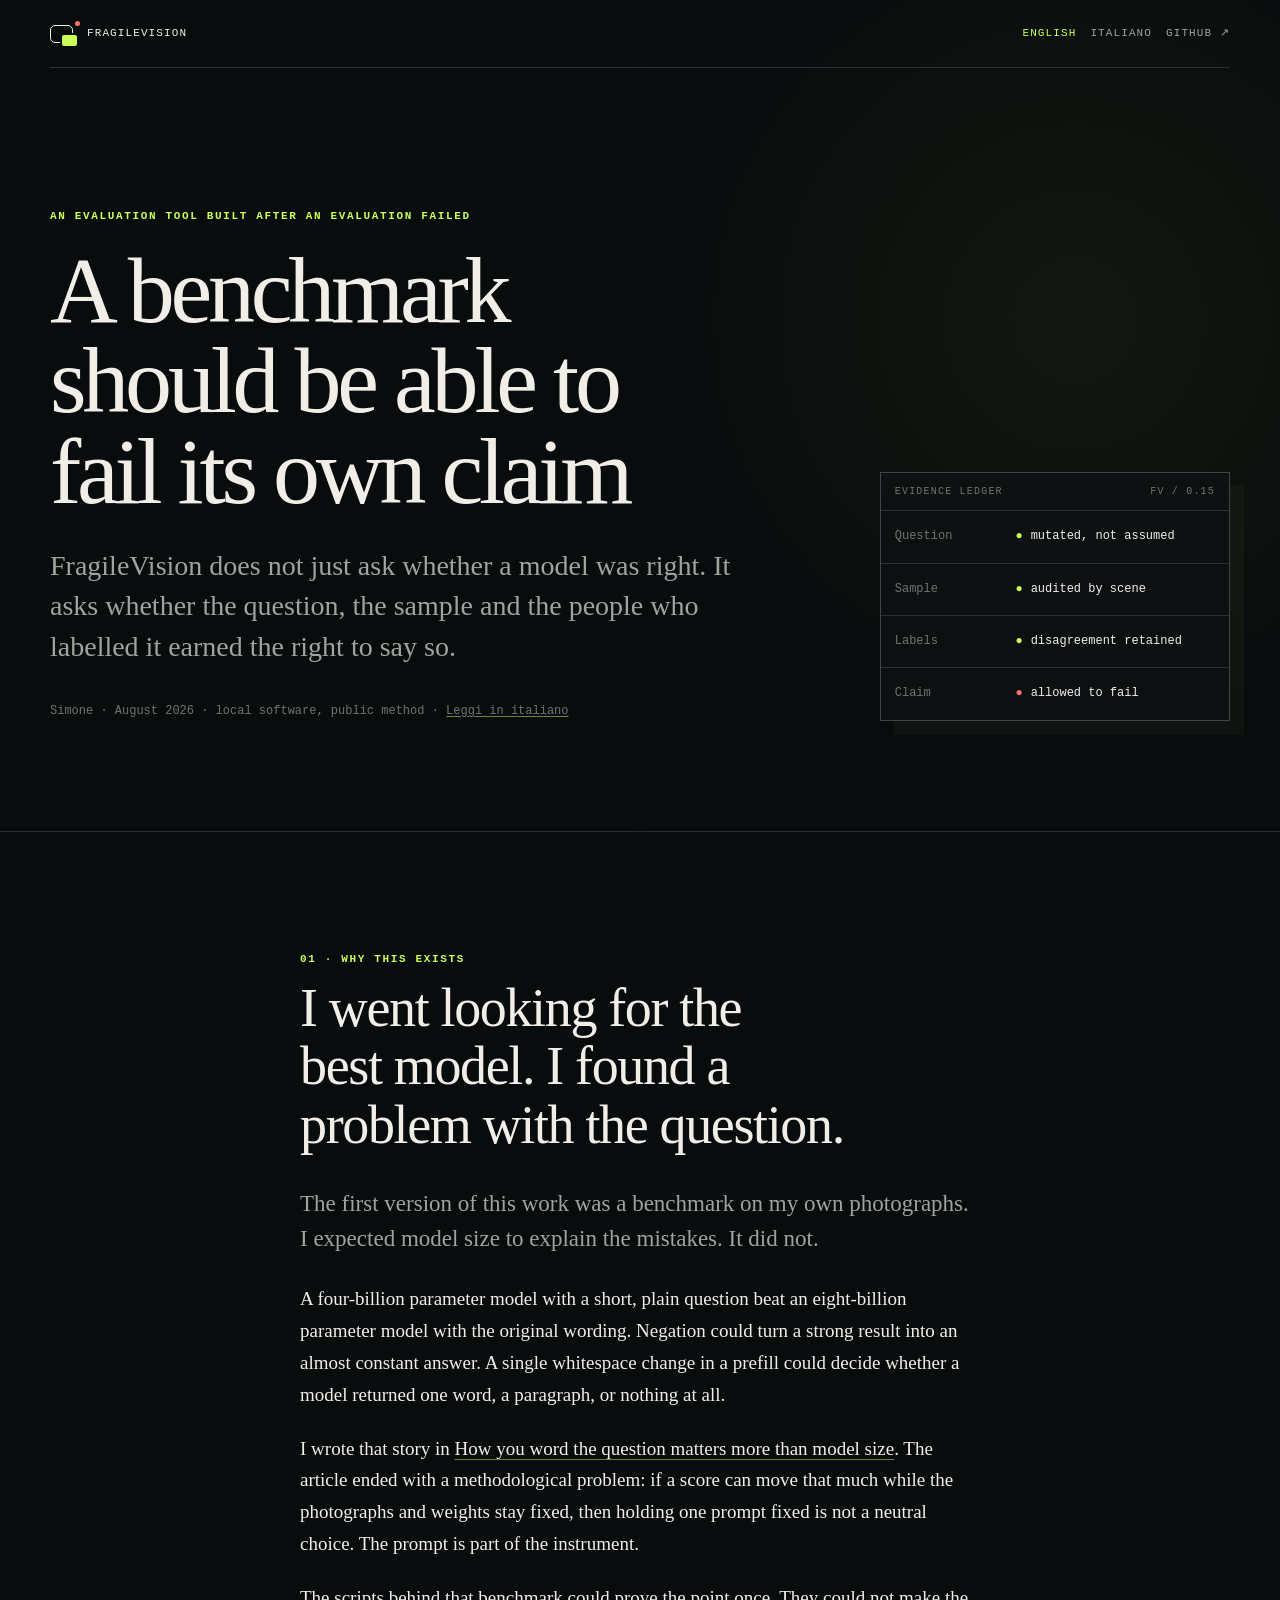
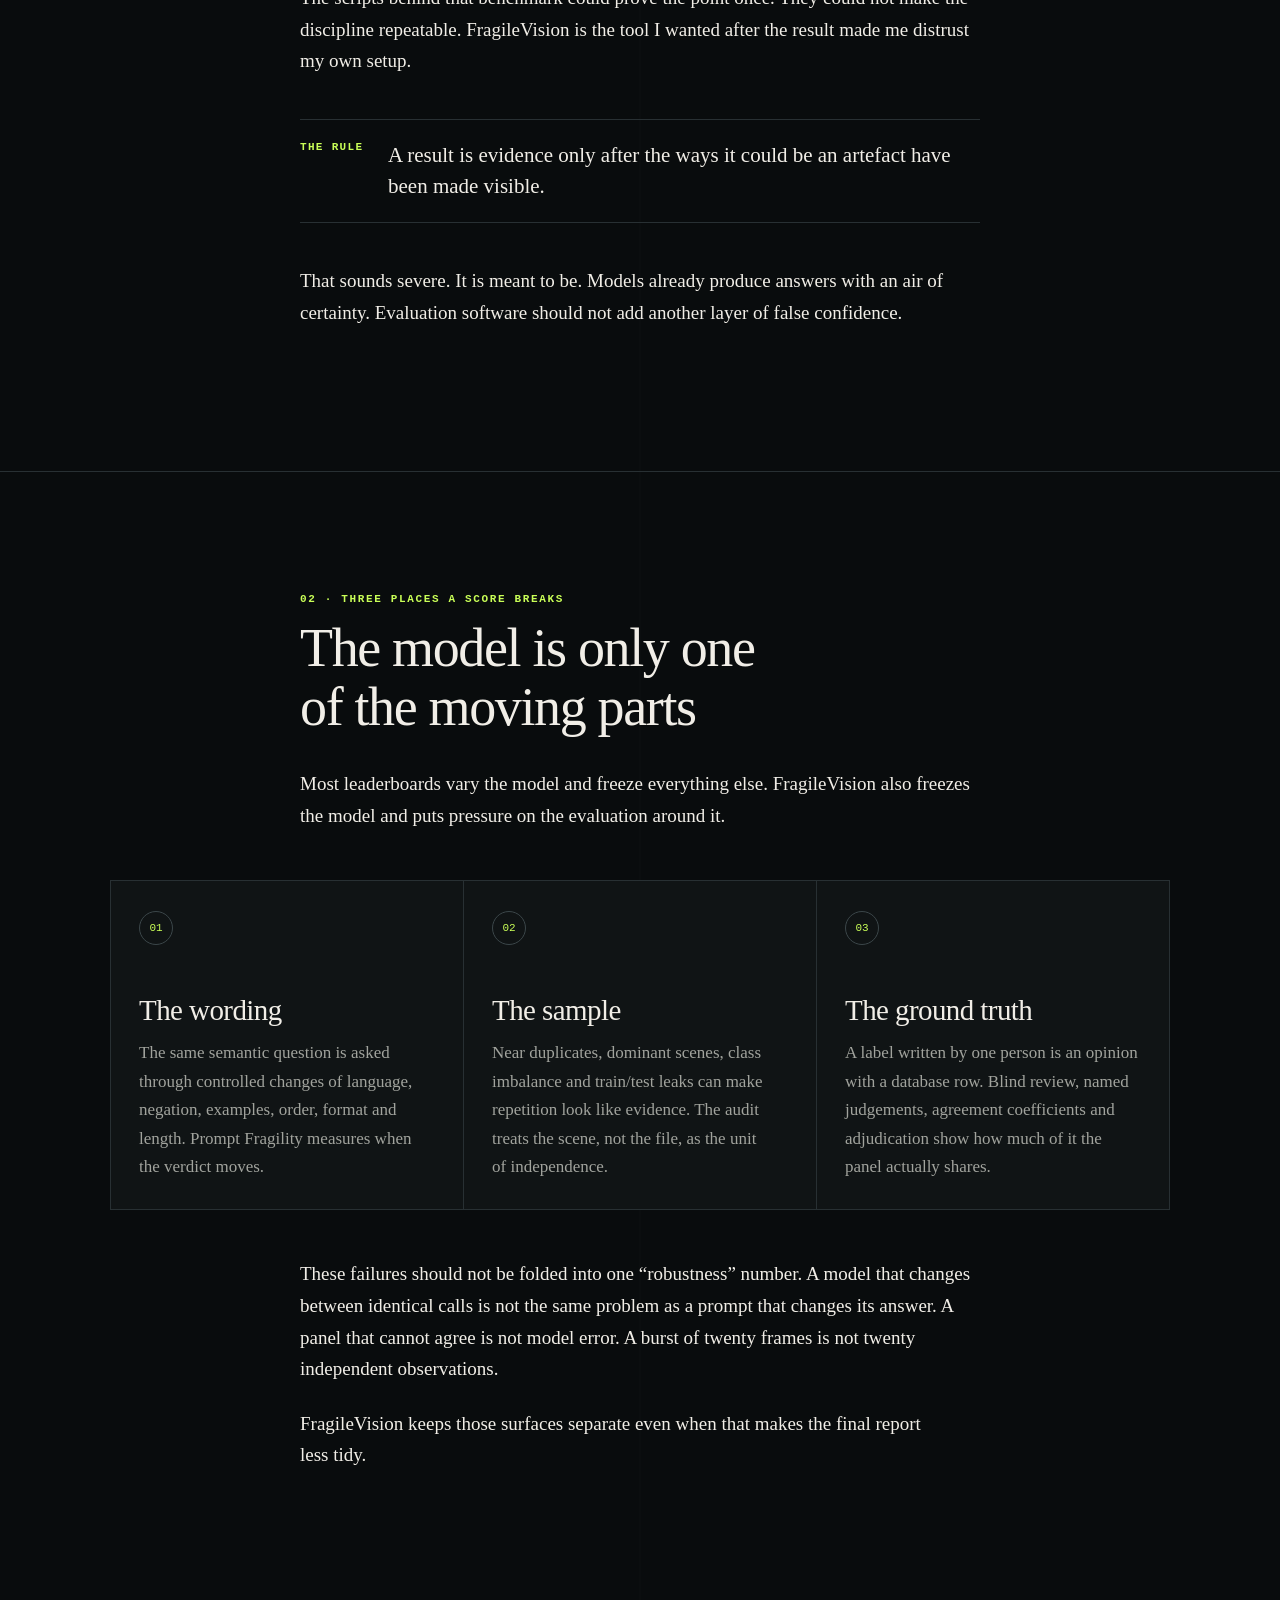
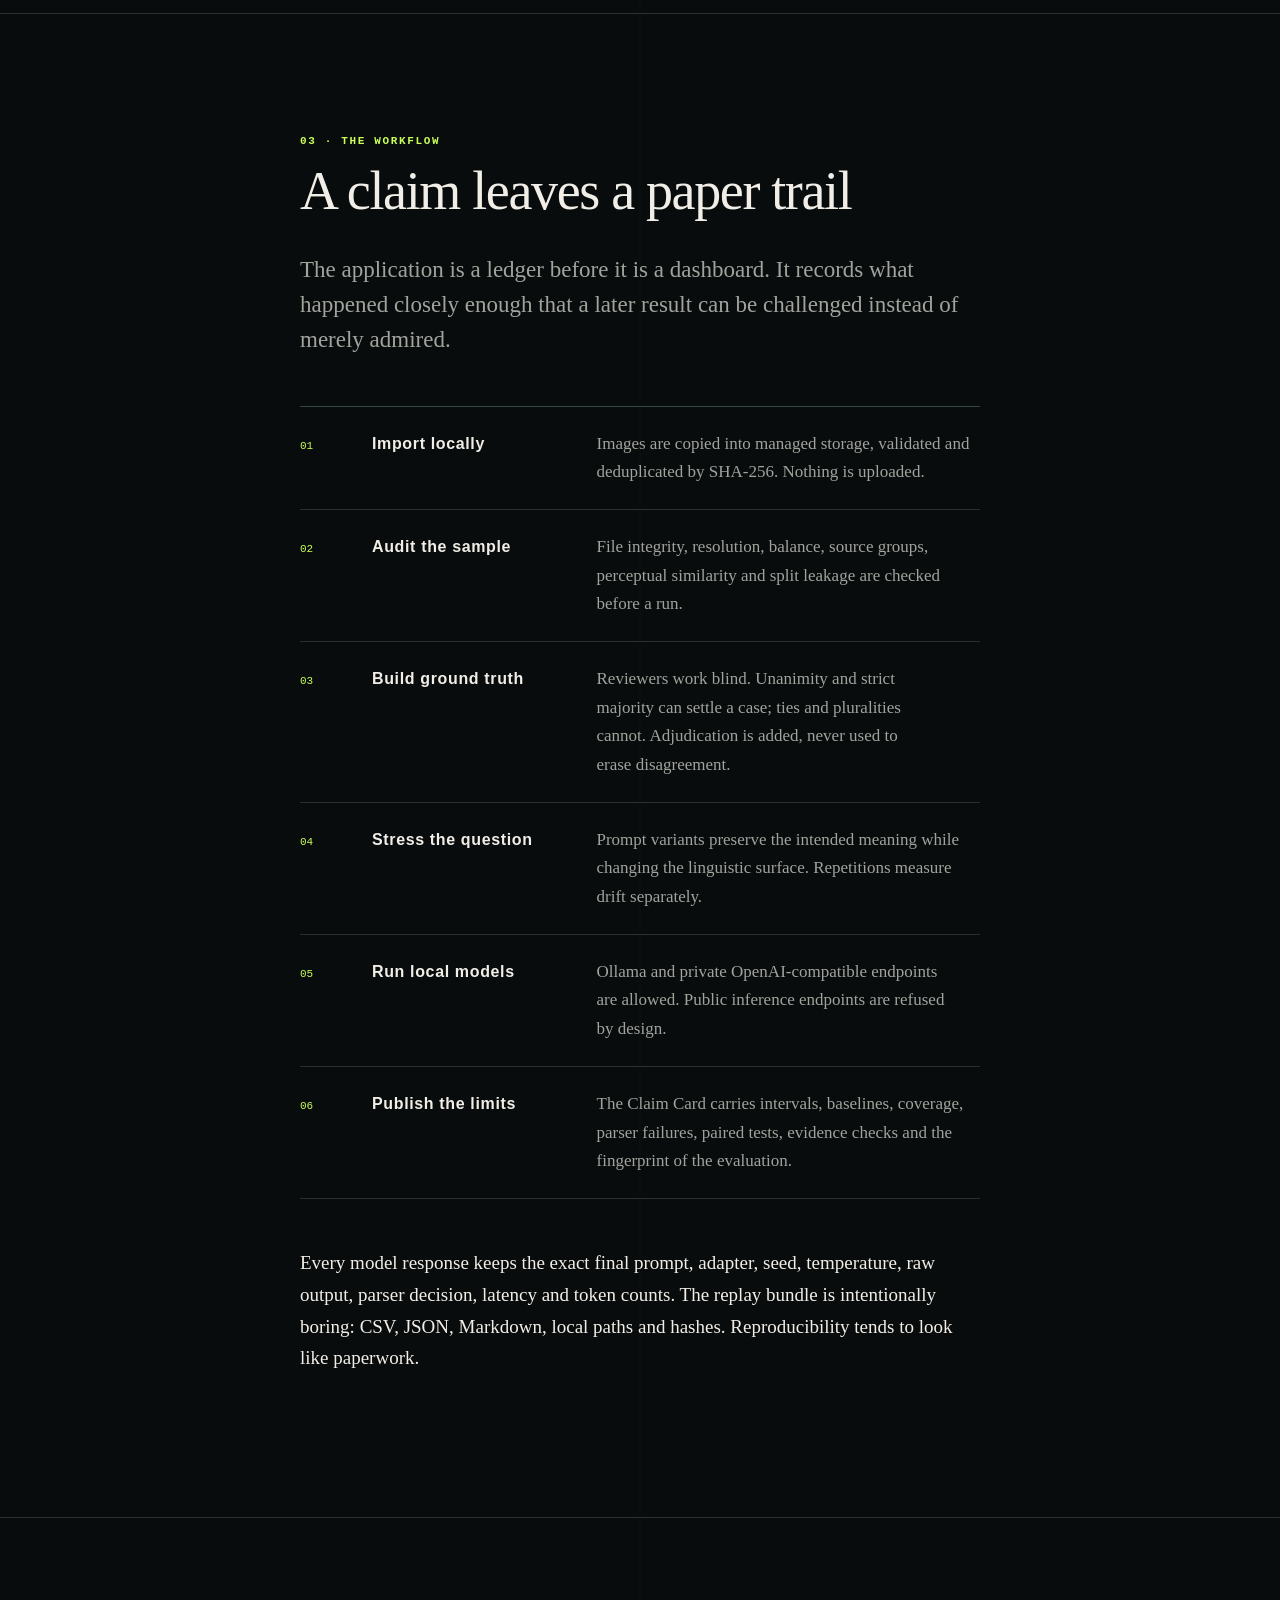
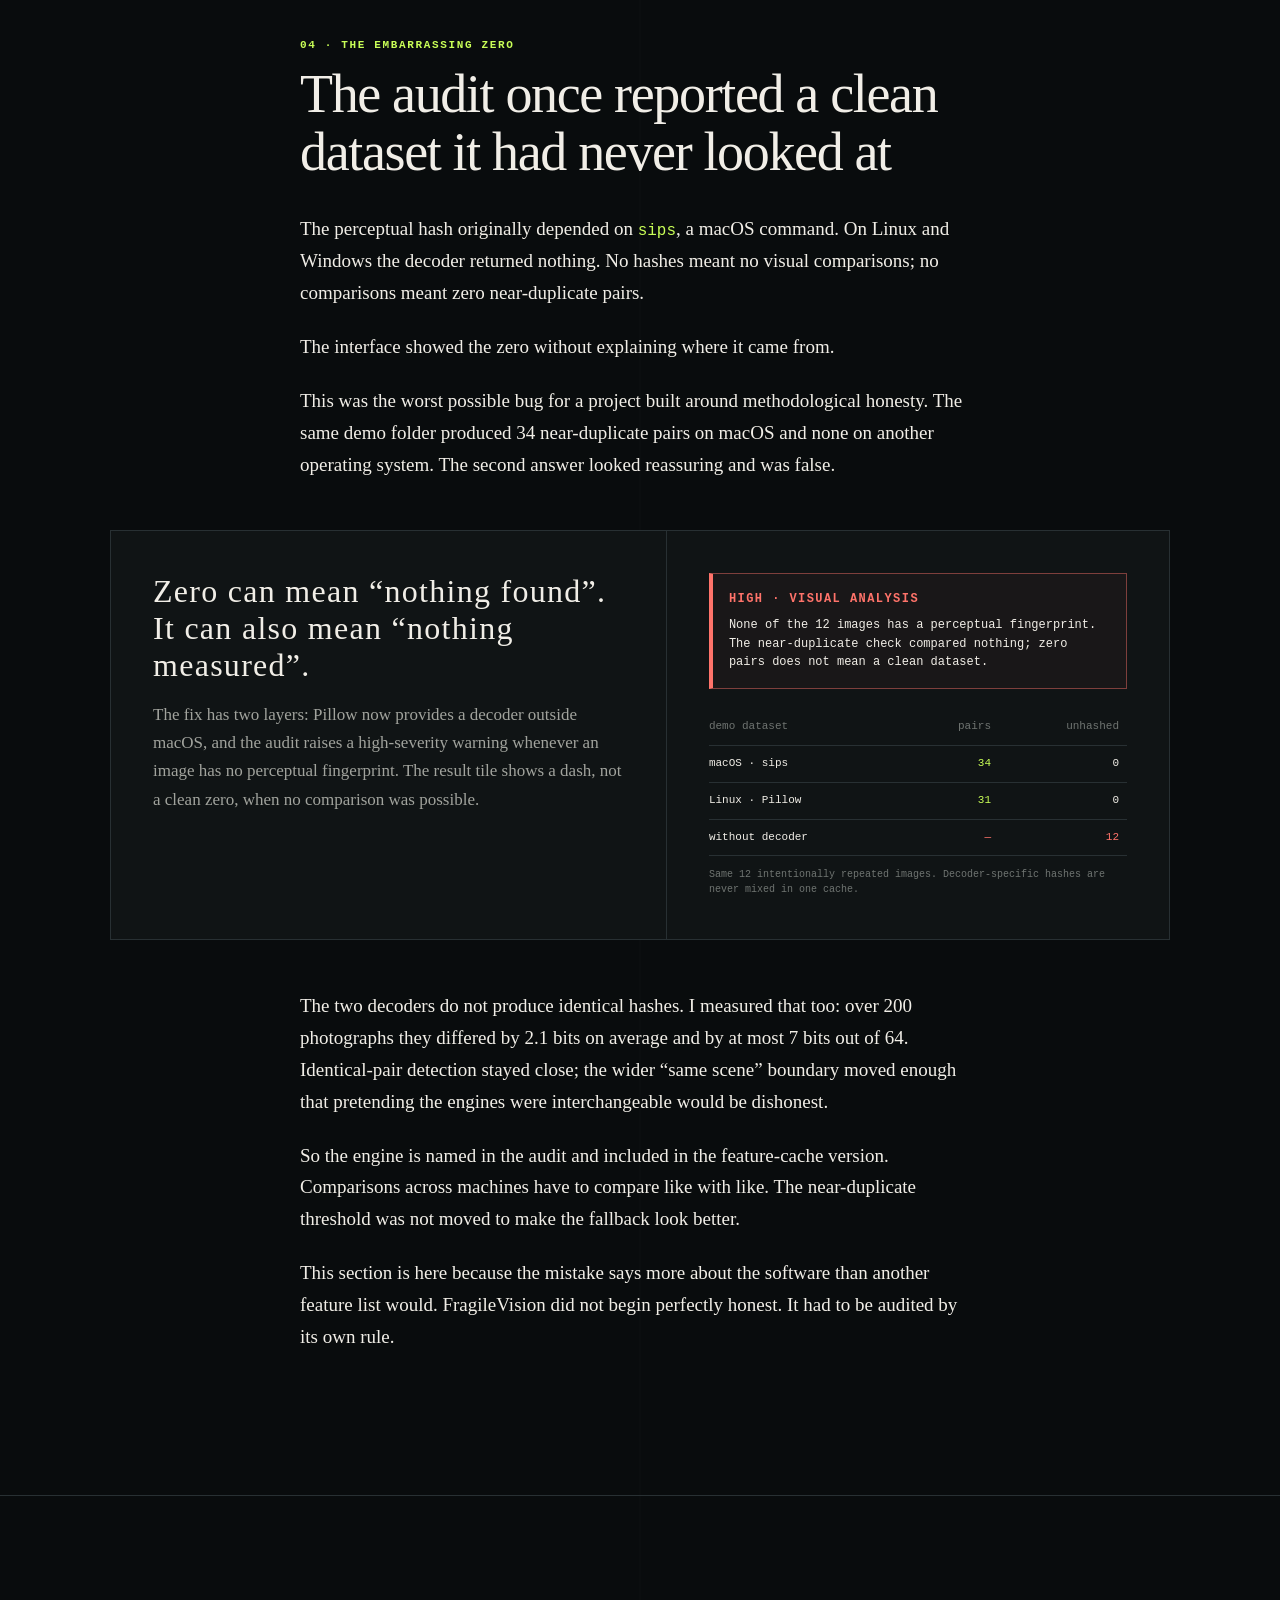
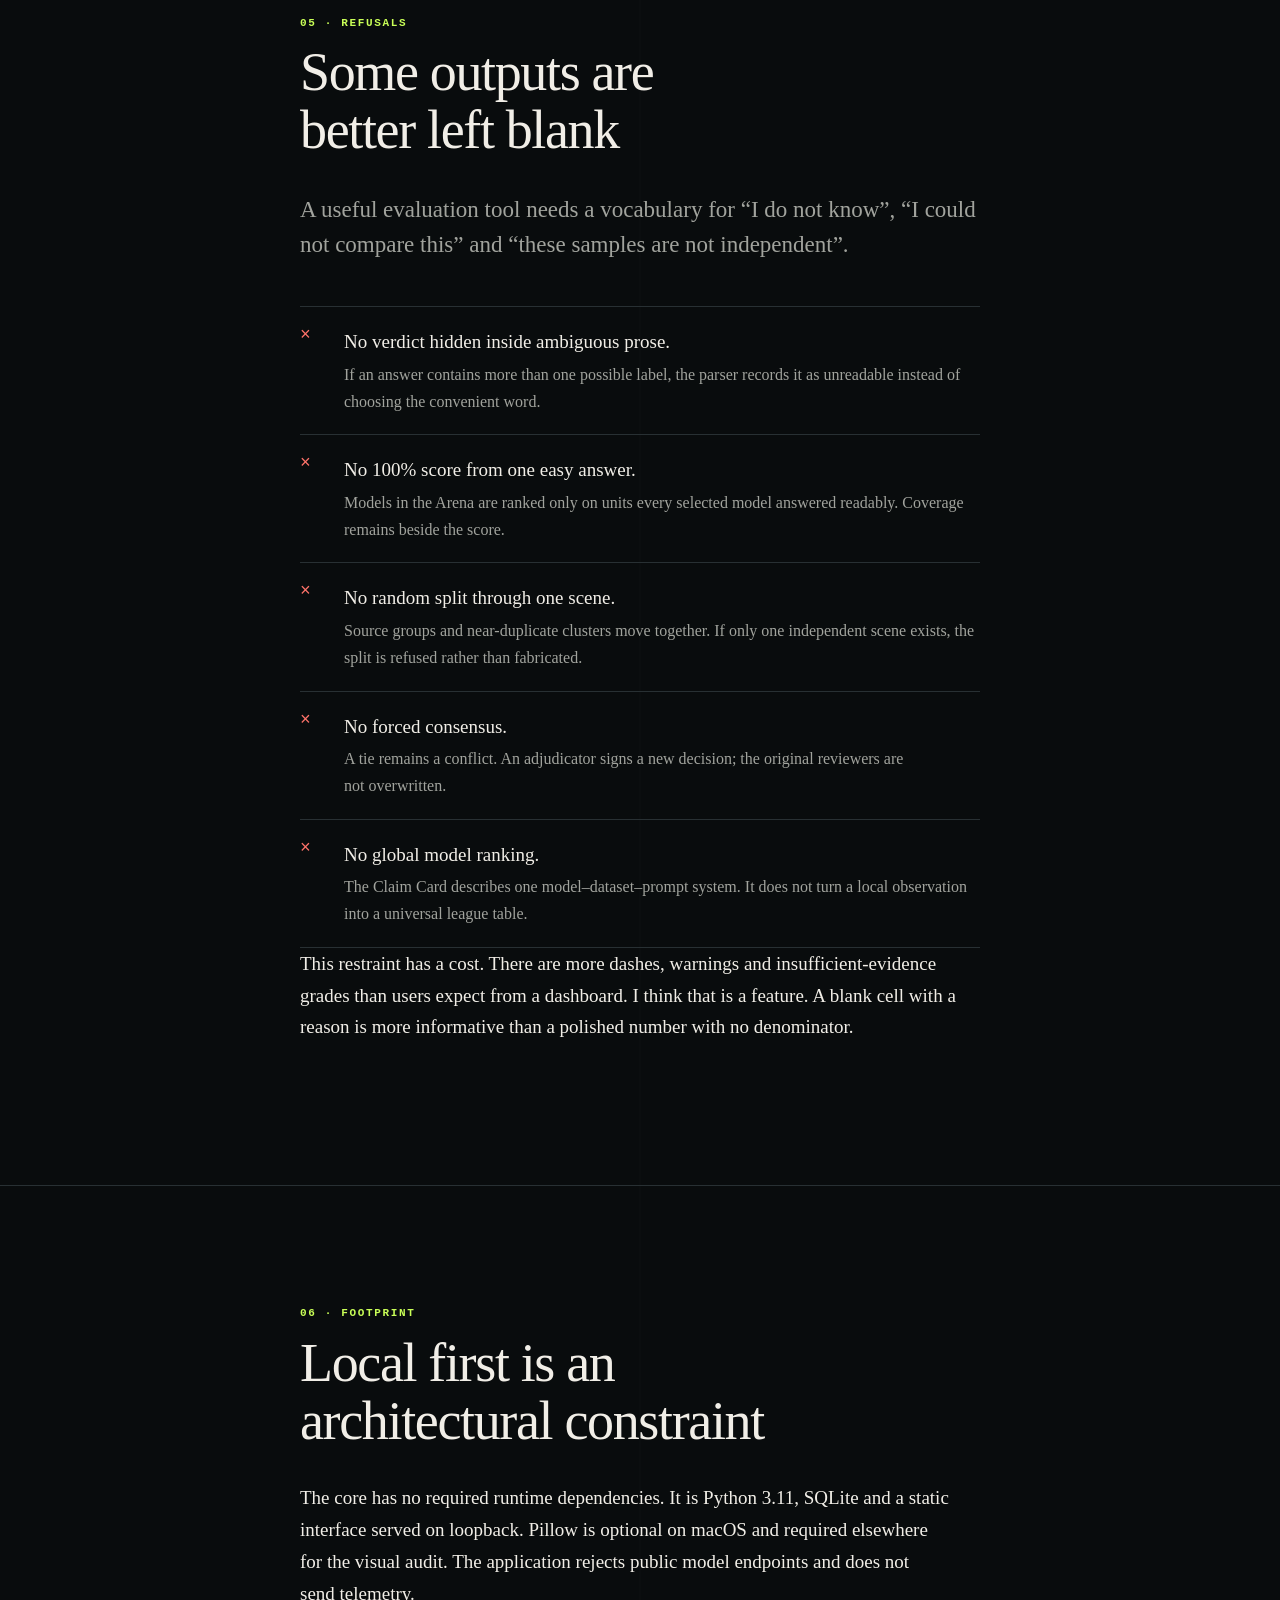
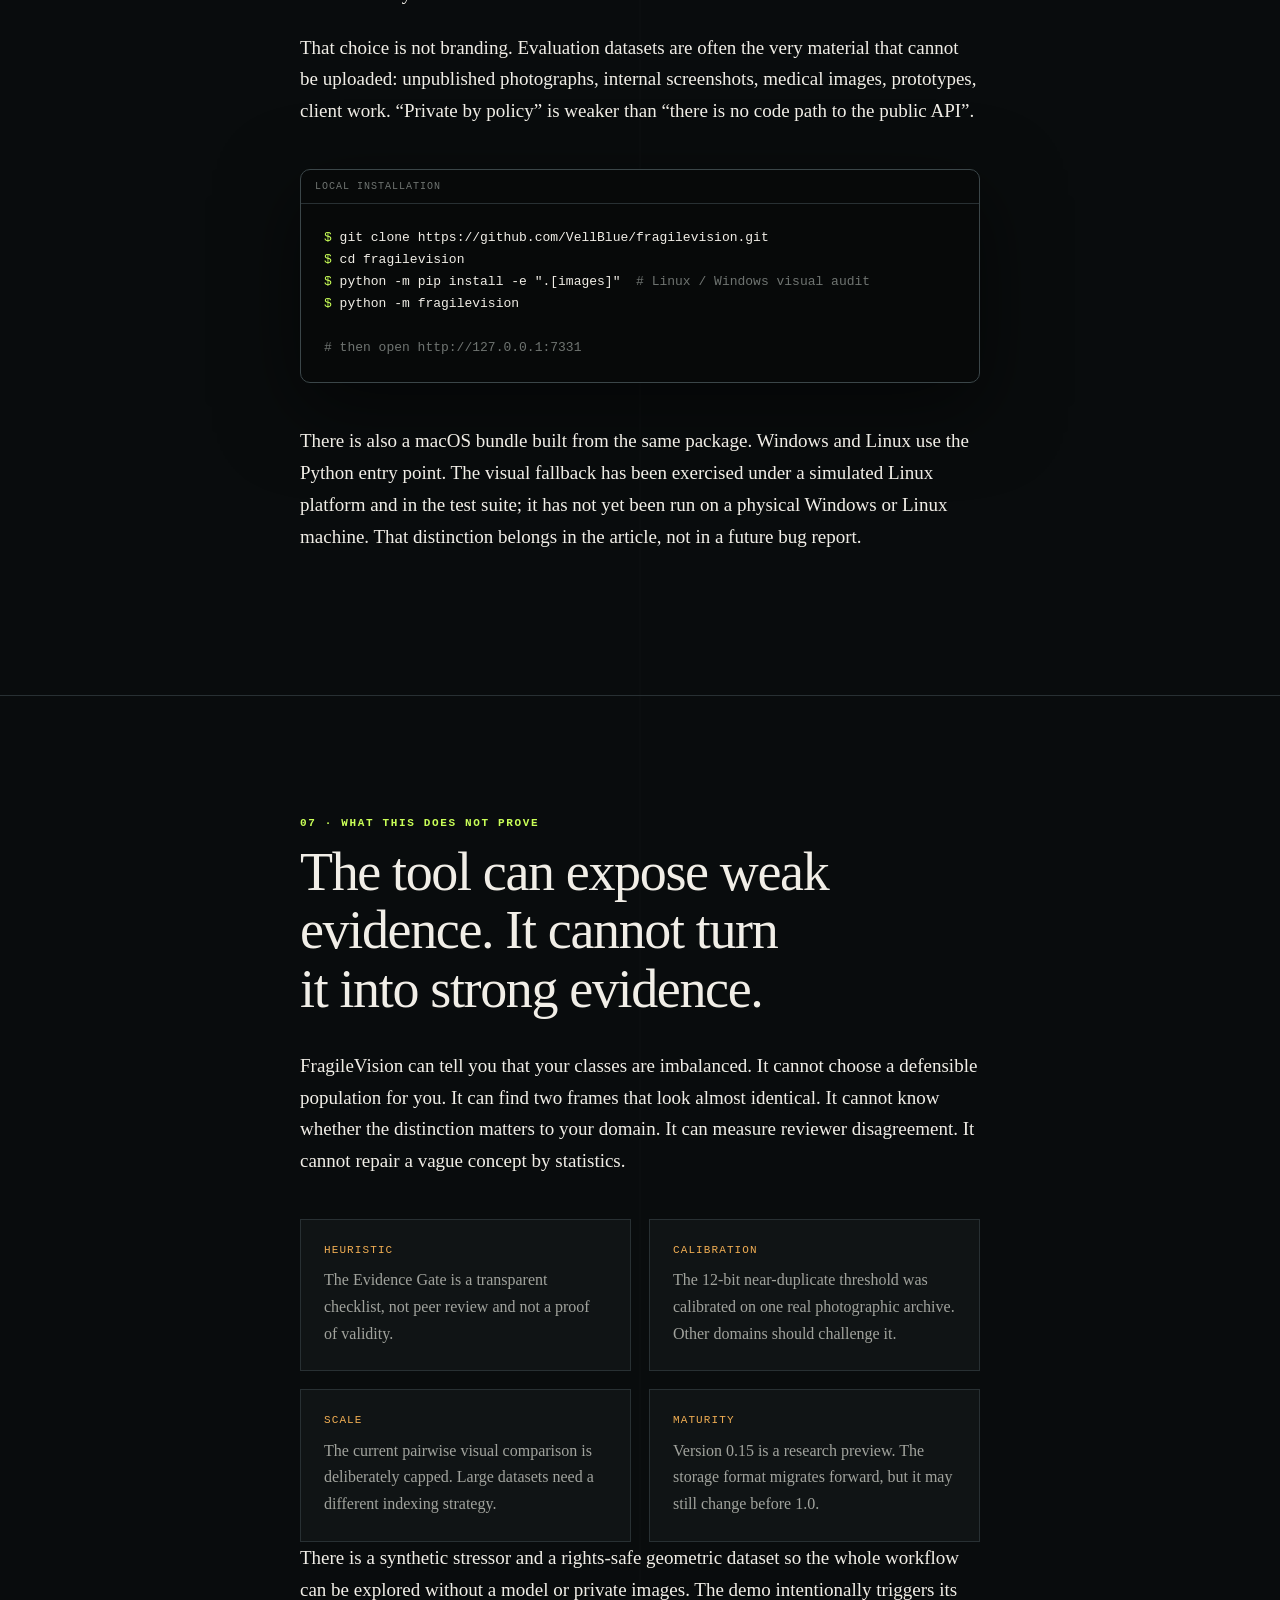
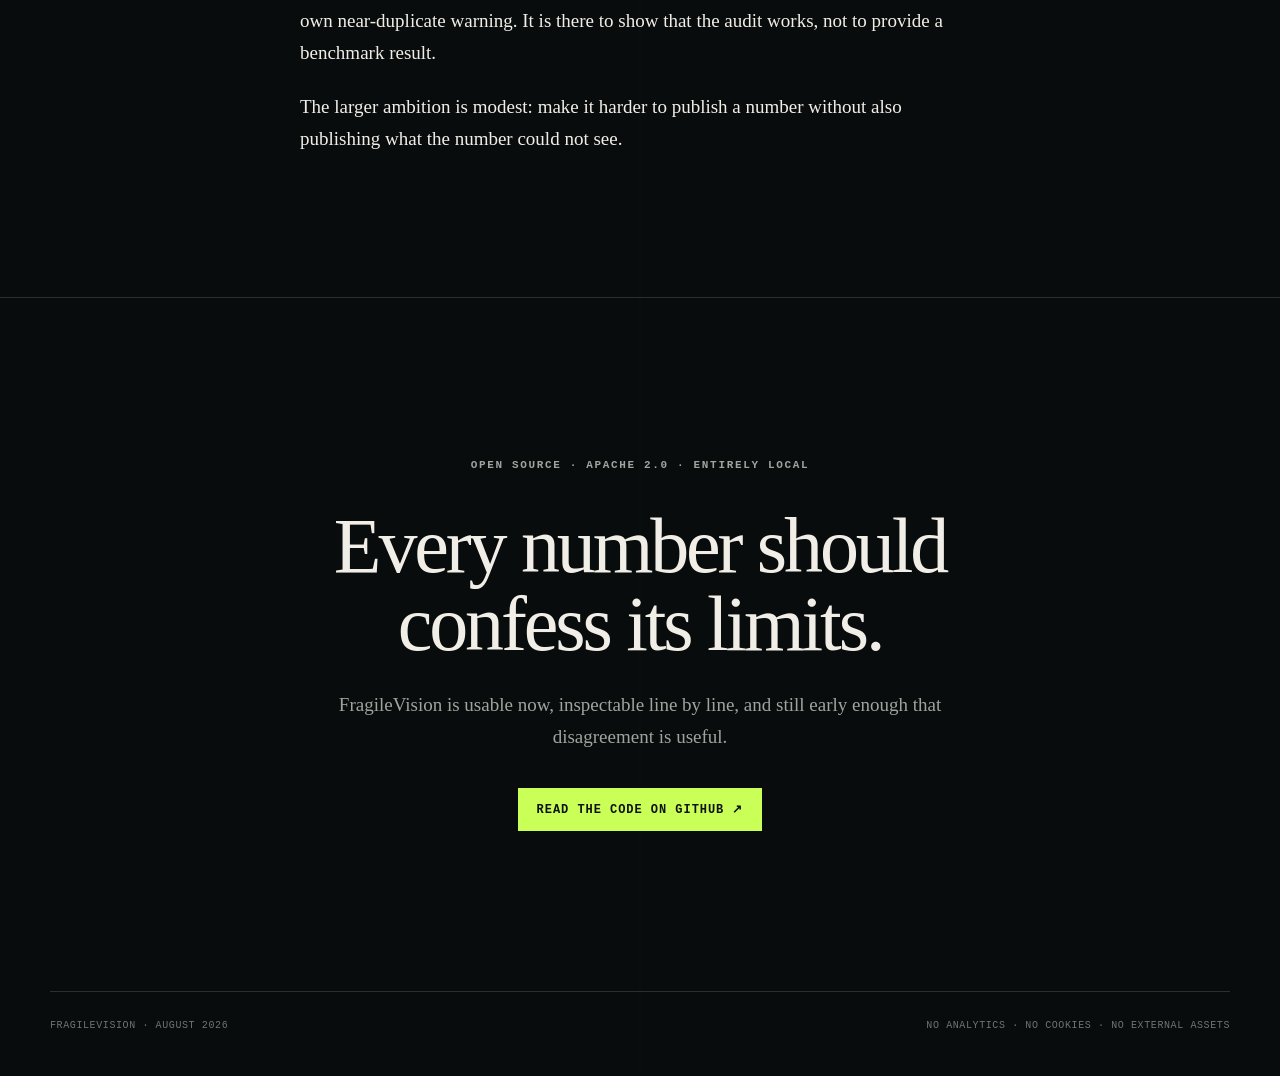
==== docs/index.html @ 65bdfb4f "Add bilingual GitHub Pages article" ====
<!doctype html>
<html lang="en">
<head>
  <meta charset="utf-8">
  <meta name="viewport" content="width=device-width, initial-scale=1">
  <title>A benchmark should be able to fail its own claim — FragileVision</title>
  <meta name="description" content="Why I built FragileVision: a local laboratory that tests the benchmark, the sample and the ground truth alongside the vision-language model.">
  <meta name="theme-color" content="#090c0d">
  <link rel="canonical" href="https://vellblue.github.io/fragilevision/">
  <link rel="alternate" hreflang="it" href="https://vellblue.github.io/fragilevision/it/">
  <link rel="alternate" hreflang="en" href="https://vellblue.github.io/fragilevision/">
  <link rel="icon" href="favicon.svg" type="image/svg+xml">
  <link rel="stylesheet" href="styles.css">
</head>
<body>
  <a class="skip" href="#article">Skip to the article</a>

  <nav class="topbar" aria-label="Main navigation">
    <a class="brand" href="https://github.com/VellBlue/fragilevision">
      <span class="mark" aria-hidden="true"></span>
      <span>FragileVision</span>
    </a>
    <div class="toplinks">
      <a aria-current="page" href="./">English</a>
      <a href="it/" lang="it">Italiano</a>
      <a href="https://github.com/VellBlue/fragilevision">GitHub ↗</a>
    </div>
  </nav>

  <header class="hero">
    <div>
      <p class="eyebrow">An evaluation tool built after an evaluation failed</p>
      <h1>A benchmark should be able to fail its own claim</h1>
      <p class="deck">FragileVision does not just ask whether a model was right. It asks whether the question, the sample and the people who labelled it earned the right to say so.</p>
      <p class="byline">Simone · August 2026 · local software, public method · <a href="it/" lang="it">Leggi in italiano</a></p>
    </div>

    <aside class="ledger" aria-label="Evidence ledger">
      <header><span>Evidence ledger</span><span>FV / 0.15</span></header>
      <div class="ledger-row"><span>Question</span><strong>mutated, not assumed</strong></div>
      <div class="ledger-row"><span>Sample</span><strong>audited by scene</strong></div>
      <div class="ledger-row"><span>Labels</span><strong>disagreement retained</strong></div>
      <div class="ledger-row warn"><span>Claim</span><strong>allowed to fail</strong></div>
    </aside>
  </header>

  <main id="article">
    <section class="chapter">
      <div class="measure">
        <p class="section-tag">01 · Why this exists</p>
        <h2>I went looking for the best model. I found a problem with the question.</h2>
        <p class="lead">The first version of this work was a benchmark on my own photographs. I expected model size to explain the mistakes. It did not.</p>
        <p>A four-billion parameter model with a short, plain question beat an eight-billion parameter model with the original wording. Negation could turn a strong result into an almost constant answer. A single whitespace change in a prefill could decide whether a model returned one word, a paragraph, or nothing at all.</p>
        <p>I wrote that story in <a href="https://vellblue.github.io/vlm-photo-bench/">How you word the question matters more than model size</a>. The article ended with a methodological problem: if a score can move that much while the photographs and weights stay fixed, then holding one prompt fixed is not a neutral choice. The prompt is part of the instrument.</p>
        <p>The scripts behind that benchmark could prove the point once. They could not make the discipline repeatable. FragileVision is the tool I wanted after the result made me distrust my own setup.</p>

        <div class="rule">
          <b>The rule</b>
          <p>A result is evidence only after the ways it could be an artefact have been made visible.</p>
        </div>

        <p>That sounds severe. It is meant to be. Models already produce answers with an air of certainty. Evaluation software should not add another layer of false confidence.</p>
      </div>
    </section>

    <section class="chapter">
      <div class="measure">
        <p class="section-tag">02 · Three places a score breaks</p>
        <h2>The model is only one of the moving parts</h2>
        <p>Most leaderboards vary the model and freeze everything else. FragileVision also freezes the model and puts pressure on the evaluation around it.</p>
      </div>

      <div class="wide proof-grid">
        <article class="proof">
          <span class="index">01</span>
          <h3>The wording</h3>
          <p>The same semantic question is asked through controlled changes of language, negation, examples, order, format and length. Prompt Fragility measures when the verdict moves.</p>
        </article>
        <article class="proof">
          <span class="index">02</span>
          <h3>The sample</h3>
          <p>Near duplicates, dominant scenes, class imbalance and train/test leaks can make repetition look like evidence. The audit treats the scene, not the file, as the unit of independence.</p>
        </article>
        <article class="proof">
          <span class="index">03</span>
          <h3>The ground truth</h3>
          <p>A label written by one person is an opinion with a database row. Blind review, named judgements, agreement coefficients and adjudication show how much of it the panel actually shares.</p>
        </article>
      </div>

      <div class="measure">
        <p>These failures should not be folded into one “robustness” number. A model that changes between identical calls is not the same problem as a prompt that changes its answer. A panel that cannot agree is not model error. A burst of twenty frames is not twenty independent observations.</p>
        <p>FragileVision keeps those surfaces separate even when that makes the final report less tidy.</p>
      </div>
    </section>

    <section class="chapter">
      <div class="measure">
        <p class="section-tag">03 · The workflow</p>
        <h2>A claim leaves a paper trail</h2>
        <p class="lead">The application is a ledger before it is a dashboard. It records what happened closely enough that a later result can be challenged instead of merely admired.</p>

        <div class="workflow" aria-label="FragileVision evidence workflow">
          <div class="flow-row">
            <b>01</b><h3>Import locally</h3>
            <p>Images are copied into managed storage, validated and deduplicated by SHA-256. Nothing is uploaded.</p>
          </div>
          <div class="flow-row">
            <b>02</b><h3>Audit the sample</h3>
            <p>File integrity, resolution, balance, source groups, perceptual similarity and split leakage are checked before a run.</p>
          </div>
          <div class="flow-row">
            <b>03</b><h3>Build ground truth</h3>
            <p>Reviewers work blind. Unanimity and strict majority can settle a case; ties and pluralities cannot. Adjudication is added, never used to erase disagreement.</p>
          </div>
          <div class="flow-row">
            <b>04</b><h3>Stress the question</h3>
            <p>Prompt variants preserve the intended meaning while changing the linguistic surface. Repetitions measure drift separately.</p>
          </div>
          <div class="flow-row">
            <b>05</b><h3>Run local models</h3>
            <p>Ollama and private OpenAI-compatible endpoints are allowed. Public inference endpoints are refused by design.</p>
          </div>
          <div class="flow-row">
            <b>06</b><h3>Publish the limits</h3>
            <p>The Claim Card carries intervals, baselines, coverage, parser failures, paired tests, evidence checks and the fingerprint of the evaluation.</p>
          </div>
        </div>

        <p>Every model response keeps the exact final prompt, adapter, seed, temperature, raw output, parser decision, latency and token counts. The replay bundle is intentionally boring: CSV, JSON, Markdown, local paths and hashes. Reproducibility tends to look like paperwork.</p>
      </div>
    </section>

    <section class="chapter">
      <div class="measure">
        <p class="section-tag">04 · The embarrassing zero</p>
        <h2>The audit once reported a clean dataset it had never looked at</h2>
        <p>The perceptual hash originally depended on <code>sips</code>, a macOS command. On Linux and Windows the decoder returned nothing. No hashes meant no visual comparisons; no comparisons meant zero near-duplicate pairs.</p>
        <p>The interface showed the zero without explaining where it came from.</p>
        <p>This was the worst possible bug for a project built around methodological honesty. The same demo folder produced 34 near-duplicate pairs on macOS and none on another operating system. The second answer looked reassuring and was false.</p>
      </div>

      <div class="wide audit-example">
        <div class="audit-copy">
          <h3>Zero can mean “nothing found”. It can also mean “nothing measured”.</h3>
          <p>The fix has two layers: Pillow now provides a decoder outside macOS, and the audit raises a high-severity warning whenever an image has no perceptual fingerprint. The result tile shows a dash, not a clean zero, when no comparison was possible.</p>
        </div>
        <div class="audit-panel">
          <div class="warning">
            <b>High · visual analysis</b>
            None of the 12 images has a perceptual fingerprint. The near-duplicate check compared nothing; zero pairs does not mean a clean dataset.
          </div>
          <table class="engine-table">
            <caption>Same 12 intentionally repeated images. Decoder-specific hashes are never mixed in one cache.</caption>
            <thead><tr><th>demo dataset</th><th>pairs</th><th>unhashed</th></tr></thead>
            <tbody>
              <tr><td>macOS · sips</td><td class="good">34</td><td>0</td></tr>
              <tr><td>Linux · Pillow</td><td class="good">31</td><td>0</td></tr>
              <tr><td>without decoder</td><td class="bad">—</td><td class="bad">12</td></tr>
            </tbody>
          </table>
        </div>
      </div>

      <div class="measure">
        <p>The two decoders do not produce identical hashes. I measured that too: over 200 photographs they differed by 2.1 bits on average and by at most 7 bits out of 64. Identical-pair detection stayed close; the wider “same scene” boundary moved enough that pretending the engines were interchangeable would be dishonest.</p>
        <p>So the engine is named in the audit and included in the feature-cache version. Comparisons across machines have to compare like with like. The near-duplicate threshold was not moved to make the fallback look better.</p>
        <p>This section is here because the mistake says more about the software than another feature list would. FragileVision did not begin perfectly honest. It had to be audited by its own rule.</p>
      </div>
    </section>

    <section class="chapter">
      <div class="measure">
        <p class="section-tag">05 · Refusals</p>
        <h2>Some outputs are better left blank</h2>
        <p class="lead">A useful evaluation tool needs a vocabulary for “I do not know”, “I could not compare this” and “these samples are not independent”.</p>

        <div class="refusal-list">
          <div class="refusal"><b>×</b><p>No verdict hidden inside ambiguous prose.<span>If an answer contains more than one possible label, the parser records it as unreadable instead of choosing the convenient word.</span></p></div>
          <div class="refusal"><b>×</b><p>No 100% score from one easy answer.<span>Models in the Arena are ranked only on units every selected model answered readably. Coverage remains beside the score.</span></p></div>
          <div class="refusal"><b>×</b><p>No random split through one scene.<span>Source groups and near-duplicate clusters move together. If only one independent scene exists, the split is refused rather than fabricated.</span></p></div>
          <div class="refusal"><b>×</b><p>No forced consensus.<span>A tie remains a conflict. An adjudicator signs a new decision; the original reviewers are not overwritten.</span></p></div>
          <div class="refusal"><b>×</b><p>No global model ranking.<span>The Claim Card describes one model–dataset–prompt system. It does not turn a local observation into a universal league table.</span></p></div>
        </div>

        <p>This restraint has a cost. There are more dashes, warnings and insufficient-evidence grades than users expect from a dashboard. I think that is a feature. A blank cell with a reason is more informative than a polished number with no denominator.</p>
      </div>
    </section>

    <section class="chapter">
      <div class="measure">
        <p class="section-tag">06 · Footprint</p>
        <h2>Local first is an architectural constraint</h2>
        <p>The core has no required runtime dependencies. It is Python 3.11, SQLite and a static interface served on loopback. Pillow is optional on macOS and required elsewhere for the visual audit. The application rejects public model endpoints and does not send telemetry.</p>
        <p>That choice is not branding. Evaluation datasets are often the very material that cannot be uploaded: unpublished photographs, internal screenshots, medical images, prototypes, client work. “Private by policy” is weaker than “there is no code path to the public API”.</p>

        <div class="terminal" aria-label="Installation commands">
          <header>Local installation</header>
          <pre><code><span class="prompt">$</span> git clone https://github.com/VellBlue/fragilevision.git
<span class="prompt">$</span> cd fragilevision
<span class="prompt">$</span> python -m pip install -e ".[images]"  <span class="comment"># Linux / Windows visual audit</span>
<span class="prompt">$</span> python -m fragilevision

<span class="comment"># then open http://127.0.0.1:7331</span></code></pre>
        </div>

        <p>There is also a macOS bundle built from the same package. Windows and Linux use the Python entry point. The visual fallback has been exercised under a simulated Linux platform and in the test suite; it has not yet been run on a physical Windows or Linux machine. That distinction belongs in the article, not in a future bug report.</p>
      </div>
    </section>

    <section class="chapter">
      <div class="measure">
        <p class="section-tag">07 · What this does not prove</p>
        <h2>The tool can expose weak evidence. It cannot turn it into strong evidence.</h2>
        <p>FragileVision can tell you that your classes are imbalanced. It cannot choose a defensible population for you. It can find two frames that look almost identical. It cannot know whether the distinction matters to your domain. It can measure reviewer disagreement. It cannot repair a vague concept by statistics.</p>

        <div class="limits">
          <article class="limit"><b>Heuristic</b><p>The Evidence Gate is a transparent checklist, not peer review and not a proof of validity.</p></article>
          <article class="limit"><b>Calibration</b><p>The 12-bit near-duplicate threshold was calibrated on one real photographic archive. Other domains should challenge it.</p></article>
          <article class="limit"><b>Scale</b><p>The current pairwise visual comparison is deliberately capped. Large datasets need a different indexing strategy.</p></article>
          <article class="limit"><b>Maturity</b><p>Version 0.15 is a research preview. The storage format migrates forward, but it may still change before 1.0.</p></article>
        </div>

        <p>There is a synthetic stressor and a rights-safe geometric dataset so the whole workflow can be explored without a model or private images. The demo intentionally triggers its own near-duplicate warning. It is there to show that the audit works, not to provide a benchmark result.</p>
        <p>The larger ambition is modest: make it harder to publish a number without also publishing what the number could not see.</p>
      </div>
    </section>

    <section class="closing">
      <div class="wide">
        <p class="section-tag">Open source · Apache 2.0 · entirely local</p>
        <h2>Every number should confess its limits.</h2>
        <p>FragileVision is usable now, inspectable line by line, and still early enough that disagreement is useful.</p>
        <a class="button" href="https://github.com/VellBlue/fragilevision">Read the code on GitHub ↗</a>
      </div>
    </section>
  </main>

  <footer>
    <span>FragileVision · August 2026</span>
    <span>No analytics · no cookies · no external assets</span>
  </footer>
</body>
</html>
---- docs/styles.css ----
:root {
  color-scheme: dark;
  --ground: #090c0d;
  --paper: #101415;
  --raised: #151a1c;
  --ink: #f1eee7;
  --muted: #a1a39d;
  --faint: #6f7471;
  --line: #283033;
  --line-bright: #3b4649;
  --acid: #c9ff57;
  --acid-soft: #c9ff5718;
  --coral: #ff736a;
  --blue: #70b7ff;
  --amber: #f1ae53;
  --serif: "Iowan Old Style", "Palatino Linotype", Palatino, Georgia, ui-serif, serif;
  --sans: ui-sans-serif, -apple-system, BlinkMacSystemFont, "Segoe UI", sans-serif;
  --mono: ui-monospace, "SFMono-Regular", Menlo, Consolas, monospace;
}

* { box-sizing: border-box; }

html {
  scroll-behavior: smooth;
  background: var(--ground);
}

body {
  margin: 0;
  color: var(--ink);
  background:
    linear-gradient(90deg, transparent calc(50% - 1px), #ffffff05 50%, transparent calc(50% + 1px)),
    radial-gradient(circle at 84% 3%, #c9ff570d, transparent 26rem),
    var(--ground);
  font: 19px/1.67 var(--serif);
  -webkit-font-smoothing: antialiased;
}

a {
  color: inherit;
  text-decoration-color: #c9ff5780;
  text-decoration-thickness: 1px;
  text-underline-offset: .19em;
}

a:hover { color: var(--acid); }

a:focus-visible,
button:focus-visible {
  outline: 2px solid var(--acid);
  outline-offset: 4px;
}

.skip {
  position: fixed;
  left: 18px;
  top: -80px;
  z-index: 10;
  padding: 10px 14px;
  background: var(--acid);
  color: #101311;
  font: 700 13px var(--sans);
  text-decoration: none;
}

.skip:focus { top: 18px; }

.topbar {
  width: min(1180px, calc(100% - 40px));
  margin: 0 auto;
  min-height: 68px;
  display: flex;
  align-items: center;
  justify-content: space-between;
  gap: 18px;
  border-bottom: 1px solid var(--line);
  font: 11px/1 var(--mono);
  letter-spacing: .1em;
  text-transform: uppercase;
}

.brand,
.toplinks {
  display: flex;
  align-items: center;
  gap: 14px;
}

.brand { text-decoration: none; }
.brand:hover { color: var(--ink); }

.mark {
  width: 23px;
  height: 18px;
  position: relative;
  border: 1px solid var(--ink);
  border-radius: 5px;
}

.mark::before {
  content: "";
  position: absolute;
  width: 15px;
  height: 11px;
  right: -7px;
  bottom: -6px;
  background: var(--acid);
  border: 2px solid var(--ground);
  border-radius: 4px;
}

.mark::after {
  content: "";
  position: absolute;
  right: -8px;
  top: -5px;
  width: 5px;
  height: 5px;
  border-radius: 50%;
  background: var(--coral);
}

.toplinks a { color: var(--muted); text-decoration: none; }
.toplinks a[aria-current="page"] { color: var(--acid); }

.hero {
  width: min(1180px, calc(100% - 40px));
  margin: 0 auto;
  padding: clamp(70px, 11vw, 150px) 0 clamp(64px, 9vw, 110px);
  display: grid;
  grid-template-columns: minmax(0, 1.35fr) minmax(310px, .65fr);
  gap: clamp(50px, 8vw, 120px);
  align-items: end;
}

.eyebrow,
.section-tag {
  margin: 0 0 22px;
  color: var(--acid);
  font: 700 11px/1.3 var(--mono);
  letter-spacing: .15em;
  text-transform: uppercase;
}

h1,
h2,
h3,
p { text-wrap: pretty; }

h1 {
  max-width: 820px;
  margin: 0;
  font: 400 clamp(48px, 8vw, 94px)/.96 var(--serif);
  letter-spacing: -.045em;
  text-wrap: balance;
}

.deck {
  max-width: 690px;
  margin: 30px 0 0;
  color: var(--muted);
  font-size: clamp(21px, 2.5vw, 28px);
  line-height: 1.45;
}

.byline {
  margin: 34px 0 0;
  color: var(--faint);
  font: 12px/1.6 var(--mono);
}

.ledger {
  border: 1px solid var(--line-bright);
  background: #0d1112d9;
  box-shadow: 14px 14px 0 #c9ff5708;
}

.ledger header {
  display: flex;
  justify-content: space-between;
  gap: 12px;
  padding: 12px 14px;
  border-bottom: 1px solid var(--line);
  color: var(--faint);
  font: 10px/1.3 var(--mono);
  letter-spacing: .12em;
  text-transform: uppercase;
}

.ledger-row {
  display: grid;
  grid-template-columns: 33% 1fr;
  gap: 15px;
  padding: 17px 14px;
  border-bottom: 1px solid var(--line);
  font: 12px/1.45 var(--mono);
}

.ledger-row:last-child { border-bottom: 0; }
.ledger-row span { color: var(--faint); }
.ledger-row strong { color: var(--ink); font-weight: 500; }
.ledger-row strong::before { content: "●"; color: var(--acid); margin-right: 8px; }
.ledger-row.warn strong::before { color: var(--coral); }

main { overflow: hidden; }

.measure {
  width: min(680px, calc(100% - 40px));
  margin-inline: auto;
}

.wide {
  width: min(1060px, calc(100% - 40px));
  margin-inline: auto;
}

.chapter {
  padding: clamp(70px, 10vw, 120px) 0;
  border-top: 1px solid var(--line);
}

.chapter h2 {
  margin: 0 0 32px;
  font: 400 clamp(34px, 5vw, 54px)/1.08 var(--serif);
  letter-spacing: -.025em;
  text-wrap: balance;
}

.chapter h3 {
  margin: 52px 0 14px;
  font: 650 14px/1.35 var(--sans);
  letter-spacing: .04em;
}

.chapter p { margin: 0 0 1.18em; }
.chapter strong { font-weight: 650; }
.chapter em { color: var(--muted); }

.lead {
  color: var(--muted);
  font-size: 23px;
  line-height: 1.53;
}

.rule {
  display: grid;
  grid-template-columns: 70px 1fr;
  gap: 18px;
  margin: 42px 0;
  padding: 20px 0;
  border-top: 1px solid var(--line);
  border-bottom: 1px solid var(--line);
}

.rule b {
  color: var(--acid);
  font: 700 11px/1.4 var(--mono);
  letter-spacing: .12em;
  text-transform: uppercase;
}

.rule p { margin: 0; font-size: 21px; line-height: 1.48; }

.proof-grid {
  display: grid;
  grid-template-columns: repeat(3, 1fr);
  border: 1px solid var(--line);
  background: var(--line);
  gap: 1px;
  margin: 48px auto;
}

.proof {
  min-height: 300px;
  padding: 28px;
  background: var(--paper);
}

.proof .index {
  display: inline-grid;
  place-items: center;
  width: 34px;
  height: 34px;
  border: 1px solid var(--line-bright);
  border-radius: 50%;
  color: var(--acid);
  font: 11px var(--mono);
}

.proof h3 {
  margin: 50px 0 13px;
  font: 400 29px/1.1 var(--serif);
  letter-spacing: -.02em;
}

.proof p { margin: 0; color: var(--muted); font-size: 17px; }

.workflow {
  margin: 48px 0;
  border-top: 1px solid var(--line-bright);
}

.flow-row {
  display: grid;
  grid-template-columns: 54px minmax(150px, .7fr) minmax(0, 1.3fr);
  gap: 18px;
  padding: 23px 0;
  border-bottom: 1px solid var(--line);
  align-items: baseline;
}

.flow-row > b { color: var(--acid); font: 11px var(--mono); }
.flow-row h3 { margin: 0; font: 600 16px/1.4 var(--sans); }
.flow-row p { margin: 0; color: var(--muted); font-size: 17px; }

.audit-example {
  display: grid;
  grid-template-columns: 1.05fr .95fr;
  gap: 1px;
  margin: 50px auto;
  background: var(--line);
  border: 1px solid var(--line);
}

.audit-copy,
.audit-panel { background: var(--paper); padding: clamp(25px, 4vw, 42px); }
.audit-copy h3 { margin: 0 0 17px; font: 400 32px/1.15 var(--serif); }
.audit-copy p { margin-bottom: 0; color: var(--muted); font-size: 17px; }

.warning {
  padding: 16px;
  border: 1px solid #ff736a70;
  border-left: 4px solid var(--coral);
  background: #ff736a0a;
  font: 12px/1.55 var(--mono);
}

.warning b {
  display: block;
  margin-bottom: 7px;
  color: var(--coral);
  letter-spacing: .12em;
  text-transform: uppercase;
}

.engine-table {
  width: 100%;
  margin-top: 20px;
  border-collapse: collapse;
  font: 11px/1.45 var(--mono);
  font-variant-numeric: tabular-nums;
}

.engine-table th,
.engine-table td {
  padding: 10px 8px;
  text-align: right;
  border-bottom: 1px solid var(--line);
}

.engine-table th:first-child,
.engine-table td:first-child { padding-left: 0; text-align: left; }
.engine-table th { color: var(--faint); font-weight: 400; }
.engine-table .bad { color: var(--coral); }
.engine-table .good { color: var(--acid); }
.engine-table caption {
  caption-side: bottom;
  padding-top: 12px;
  text-align: left;
  color: var(--faint);
  font: 10px/1.45 var(--mono);
}

.refusal-list { margin-top: 44px; }

.refusal {
  display: grid;
  grid-template-columns: 28px 1fr;
  gap: 16px;
  padding: 19px 0;
  border-top: 1px solid var(--line);
}

.refusal:last-child { border-bottom: 1px solid var(--line); }
.refusal > b { color: var(--coral); font: 18px/1 var(--mono); }
.refusal p { margin: 0; }
.refusal p span { display: block; color: var(--muted); font-size: 16px; margin-top: 4px; }

.terminal {
  margin: 42px 0;
  border: 1px solid var(--line-bright);
  border-radius: 10px;
  overflow: hidden;
  background: #070909;
  box-shadow: 0 25px 80px #0008;
}

.terminal header {
  padding: 11px 14px;
  border-bottom: 1px solid var(--line);
  color: var(--faint);
  font: 10px var(--mono);
  letter-spacing: .1em;
  text-transform: uppercase;
}

pre {
  margin: 0;
  padding: 23px;
  overflow-x: auto;
  color: var(--ink);
  font: 13px/1.7 var(--mono);
}

code { color: var(--acid); font: .84em var(--mono); }
pre code { color: inherit; font: inherit; }
.prompt { color: var(--acid); }
.comment { color: var(--faint); }

.limits {
  display: grid;
  grid-template-columns: repeat(2, 1fr);
  gap: 18px;
  margin-top: 42px;
}

.limit {
  padding: 23px;
  border: 1px solid var(--line);
  background: var(--paper);
}

.limit b {
  display: block;
  margin-bottom: 9px;
  color: var(--amber);
  font: 11px/1.4 var(--mono);
  letter-spacing: .1em;
  text-transform: uppercase;
}

.limit p { margin: 0; color: var(--muted); font-size: 16px; }

.closing {
  padding: clamp(80px, 13vw, 160px) 0;
  border-top: 1px solid var(--line);
  text-align: center;
}

.closing h2 {
  max-width: 860px;
  margin: 0 auto 26px;
  font: 400 clamp(40px, 7vw, 78px)/1 var(--serif);
  letter-spacing: -.04em;
  text-wrap: balance;
}

.closing p { max-width: 650px; margin: 0 auto 35px; color: var(--muted); }

.button {
  display: inline-block;
  padding: 13px 18px;
  border: 1px solid var(--acid);
  background: var(--acid);
  color: #101311;
  font: 700 12px var(--mono);
  text-decoration: none;
  text-transform: uppercase;
  letter-spacing: .08em;
}

.button:hover { color: #101311; background: #dcff92; }

footer {
  width: min(1180px, calc(100% - 40px));
  margin: 0 auto;
  padding: 26px 0 45px;
  border-top: 1px solid var(--line);
  display: flex;
  justify-content: space-between;
  gap: 18px;
  color: var(--faint);
  font: 10px/1.5 var(--mono);
  letter-spacing: .06em;
  text-transform: uppercase;
}

@media (max-width: 820px) {
  .hero { grid-template-columns: 1fr; }
  .ledger { max-width: 500px; }
  .proof-grid { grid-template-columns: 1fr; }
  .proof { min-height: 0; }
  .proof h3 { margin-top: 28px; }
  .audit-example { grid-template-columns: 1fr; }
}

@media (max-width: 580px) {
  body { font-size: 18px; }
  .topbar { width: min(100% - 26px, 1180px); }
  .brand span:last-child { display: none; }
  .hero,
  .measure,
  .wide,
  footer { width: min(100% - 30px, 1180px); }
  .hero { padding-top: 70px; }
  h1 { font-size: clamp(44px, 15vw, 66px); }
  .flow-row { grid-template-columns: 40px 1fr; }
  .flow-row p { grid-column: 2; }
  .limits { grid-template-columns: 1fr; }
  .rule { grid-template-columns: 1fr; gap: 8px; }
  footer { flex-direction: column; }
}

@media (prefers-reduced-motion: reduce) {
  html { scroll-behavior: auto; }
}

@media print {
  :root { color-scheme: light; --ground: #fff; --paper: #fff; --raised: #fff; --ink: #111; --muted: #444; --faint: #666; --line: #ccc; --line-bright: #999; }
  body { background: #fff; font-size: 12pt; }
  .topbar { display: none; }
  .hero { padding: 40px 0; }
  .chapter { break-inside: auto; padding: 40px 0; }
  .proof, .limit, .audit-copy, .audit-panel { break-inside: avoid; }
  .button { border-color: #111; background: none; color: #111; }
}
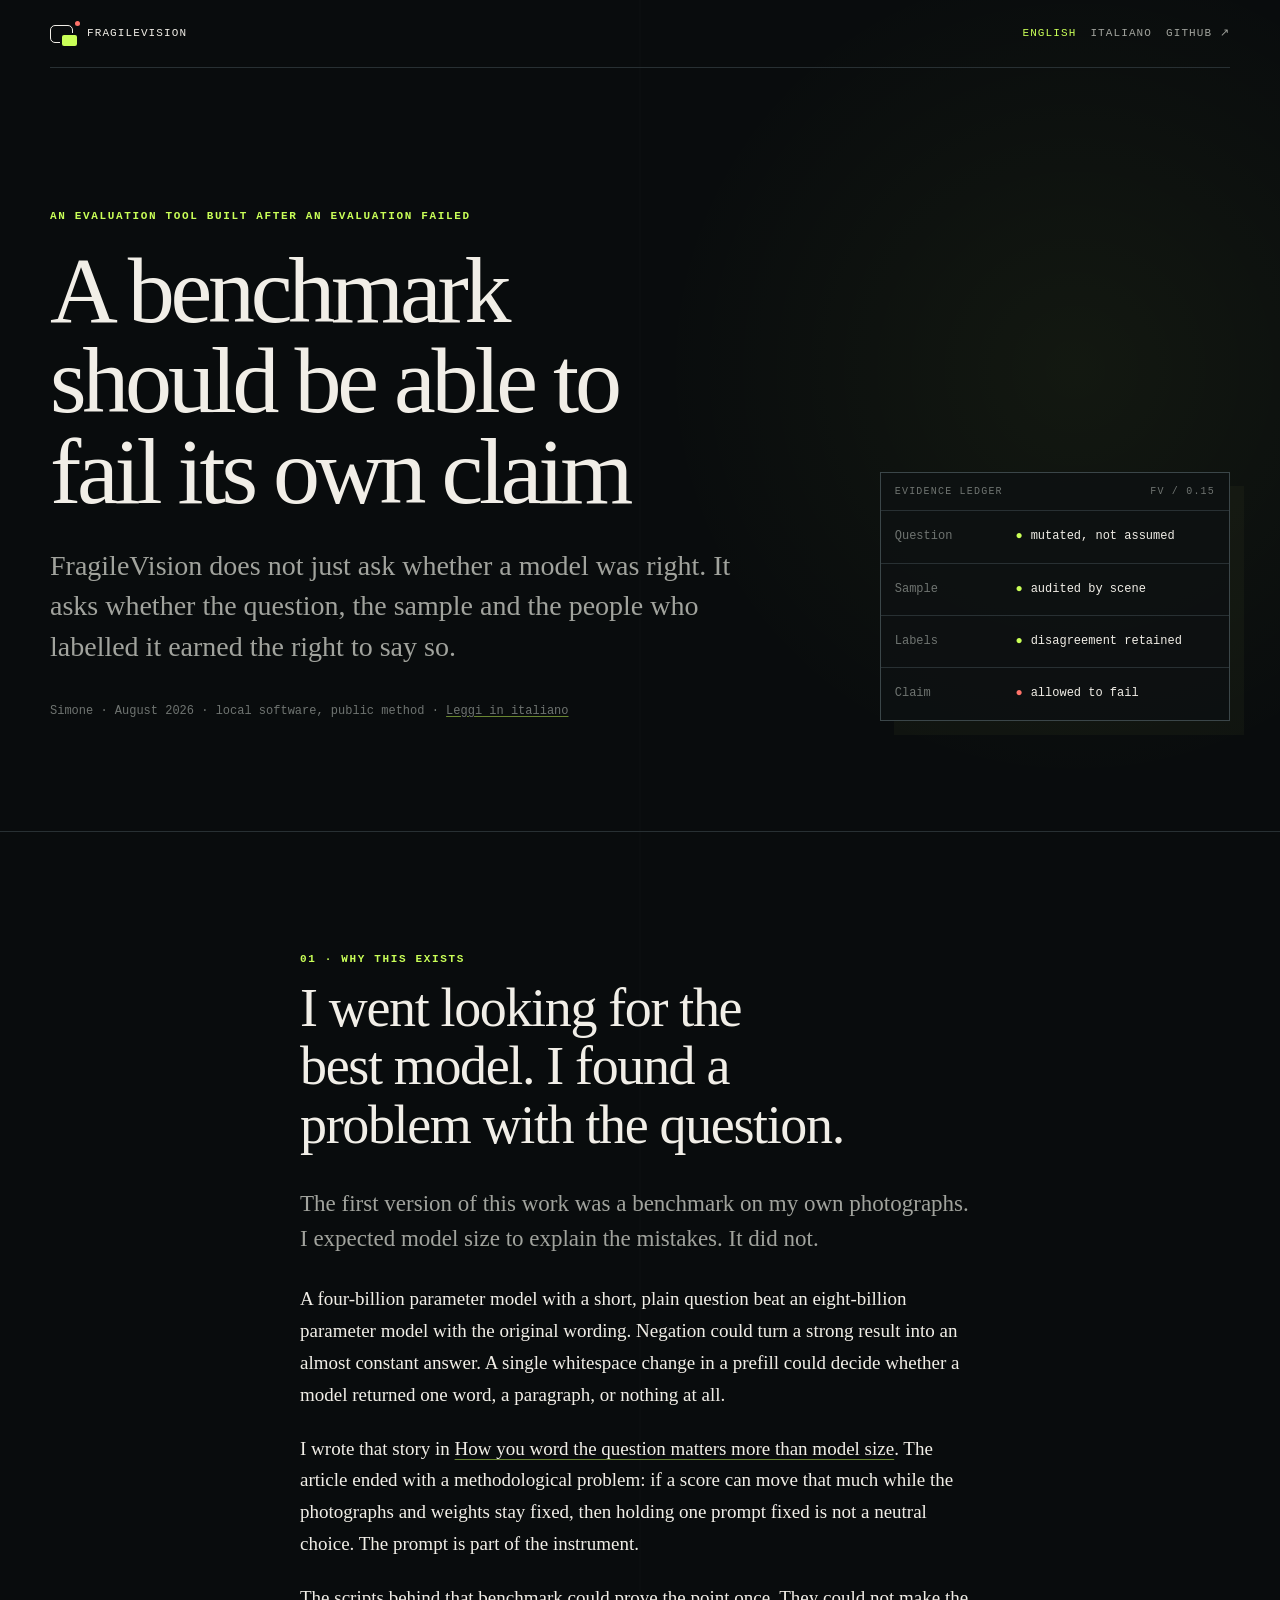
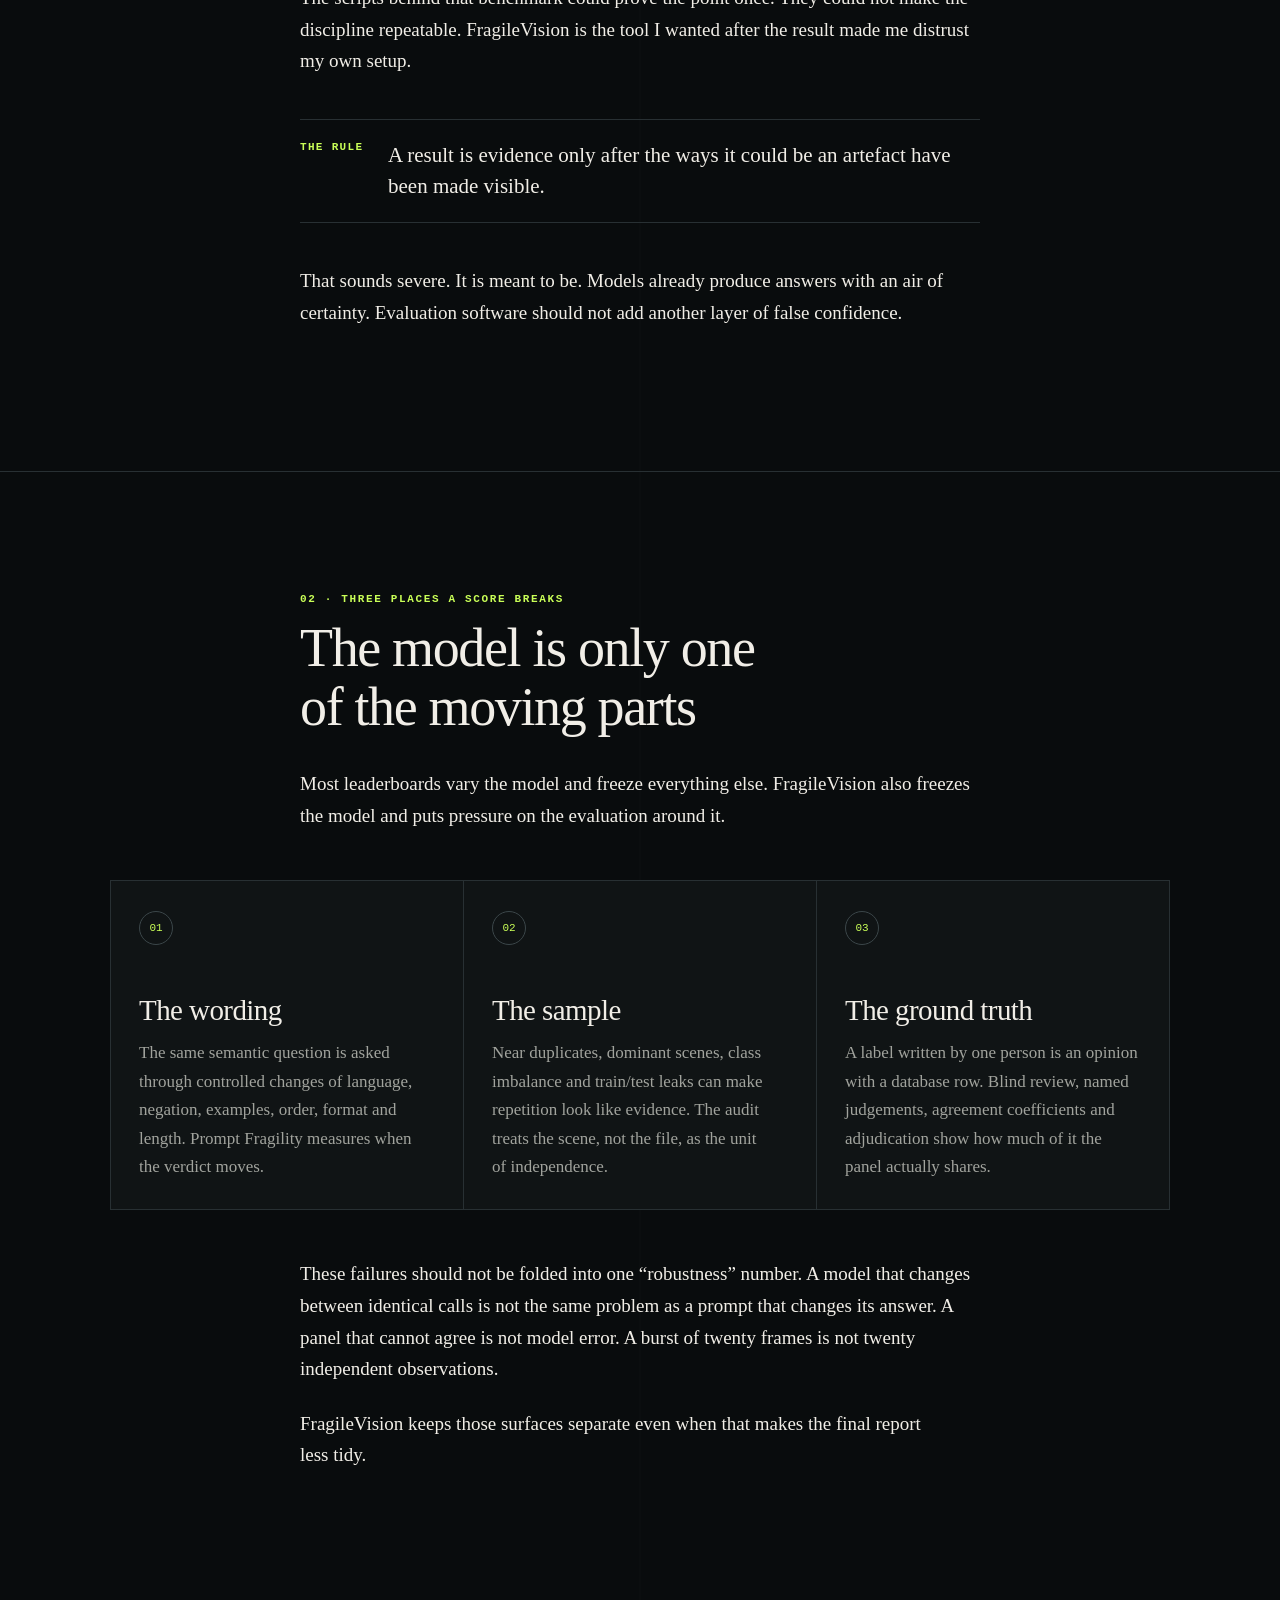
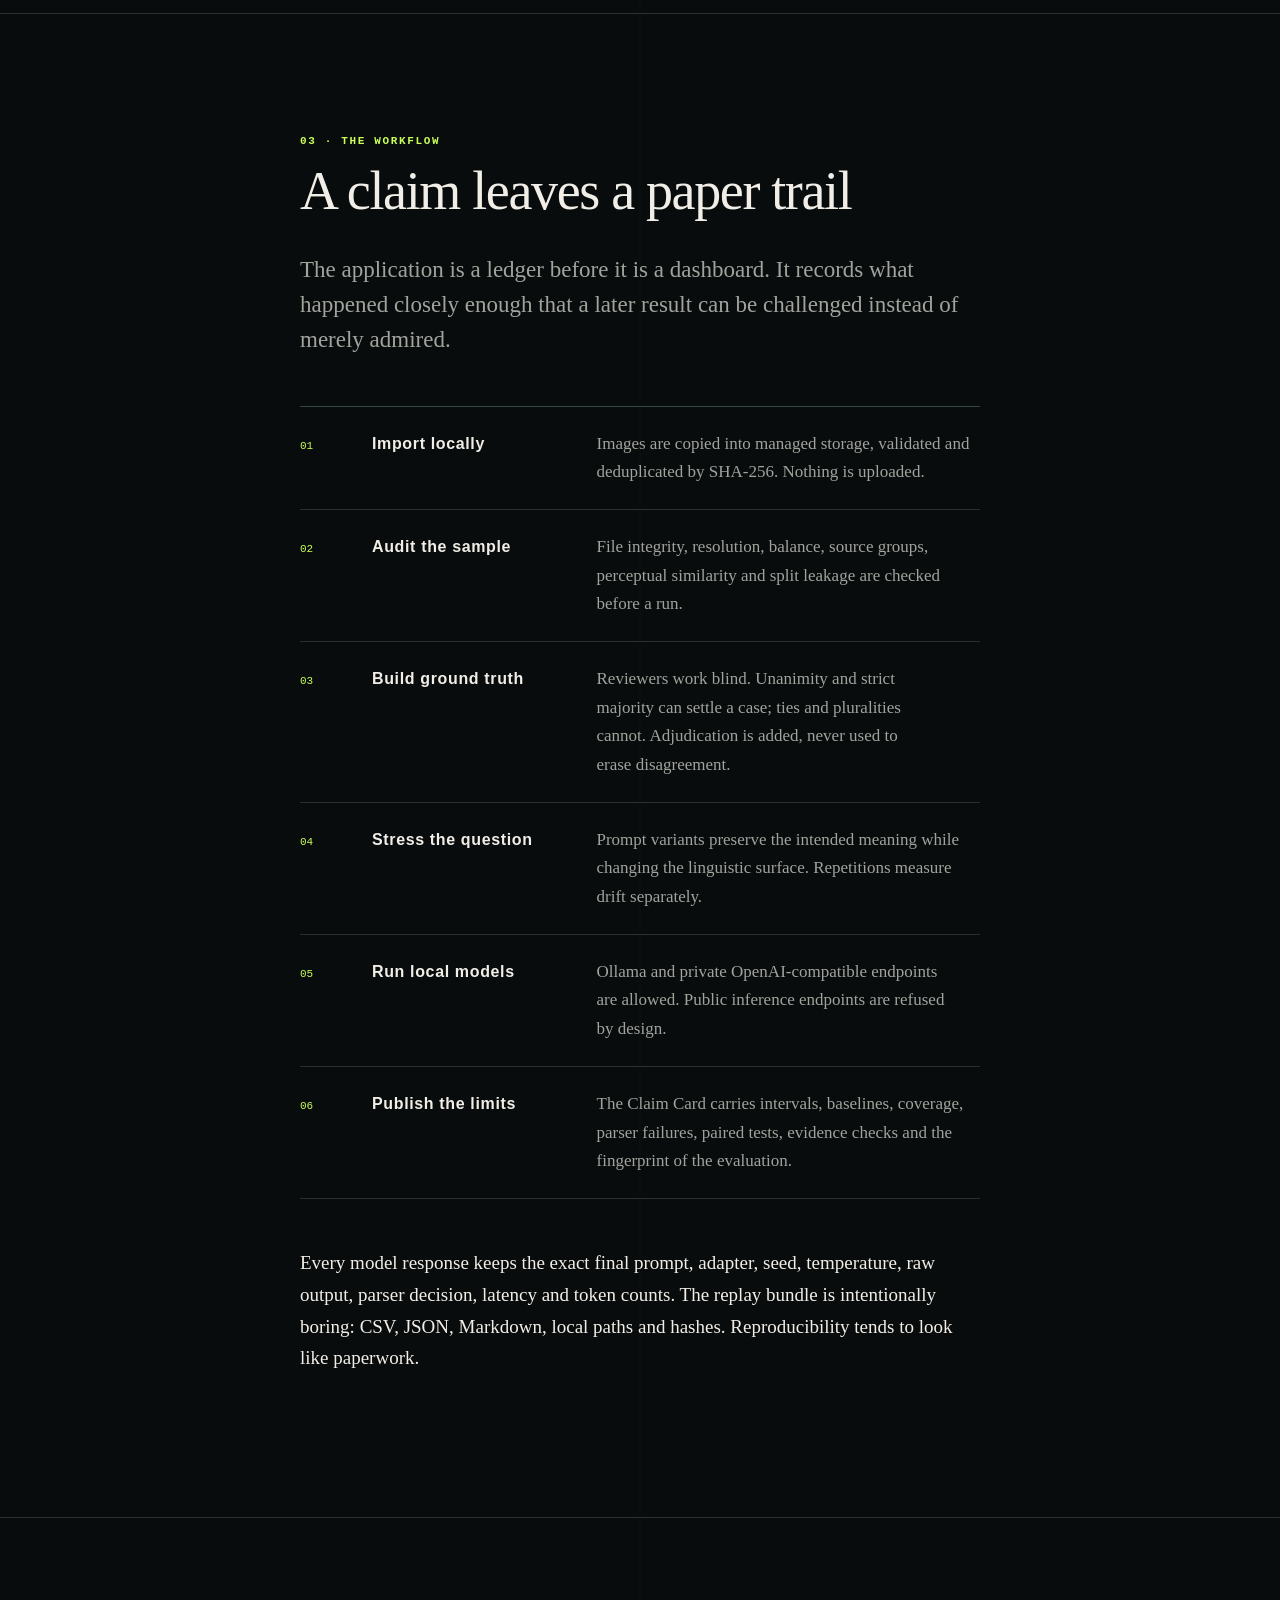
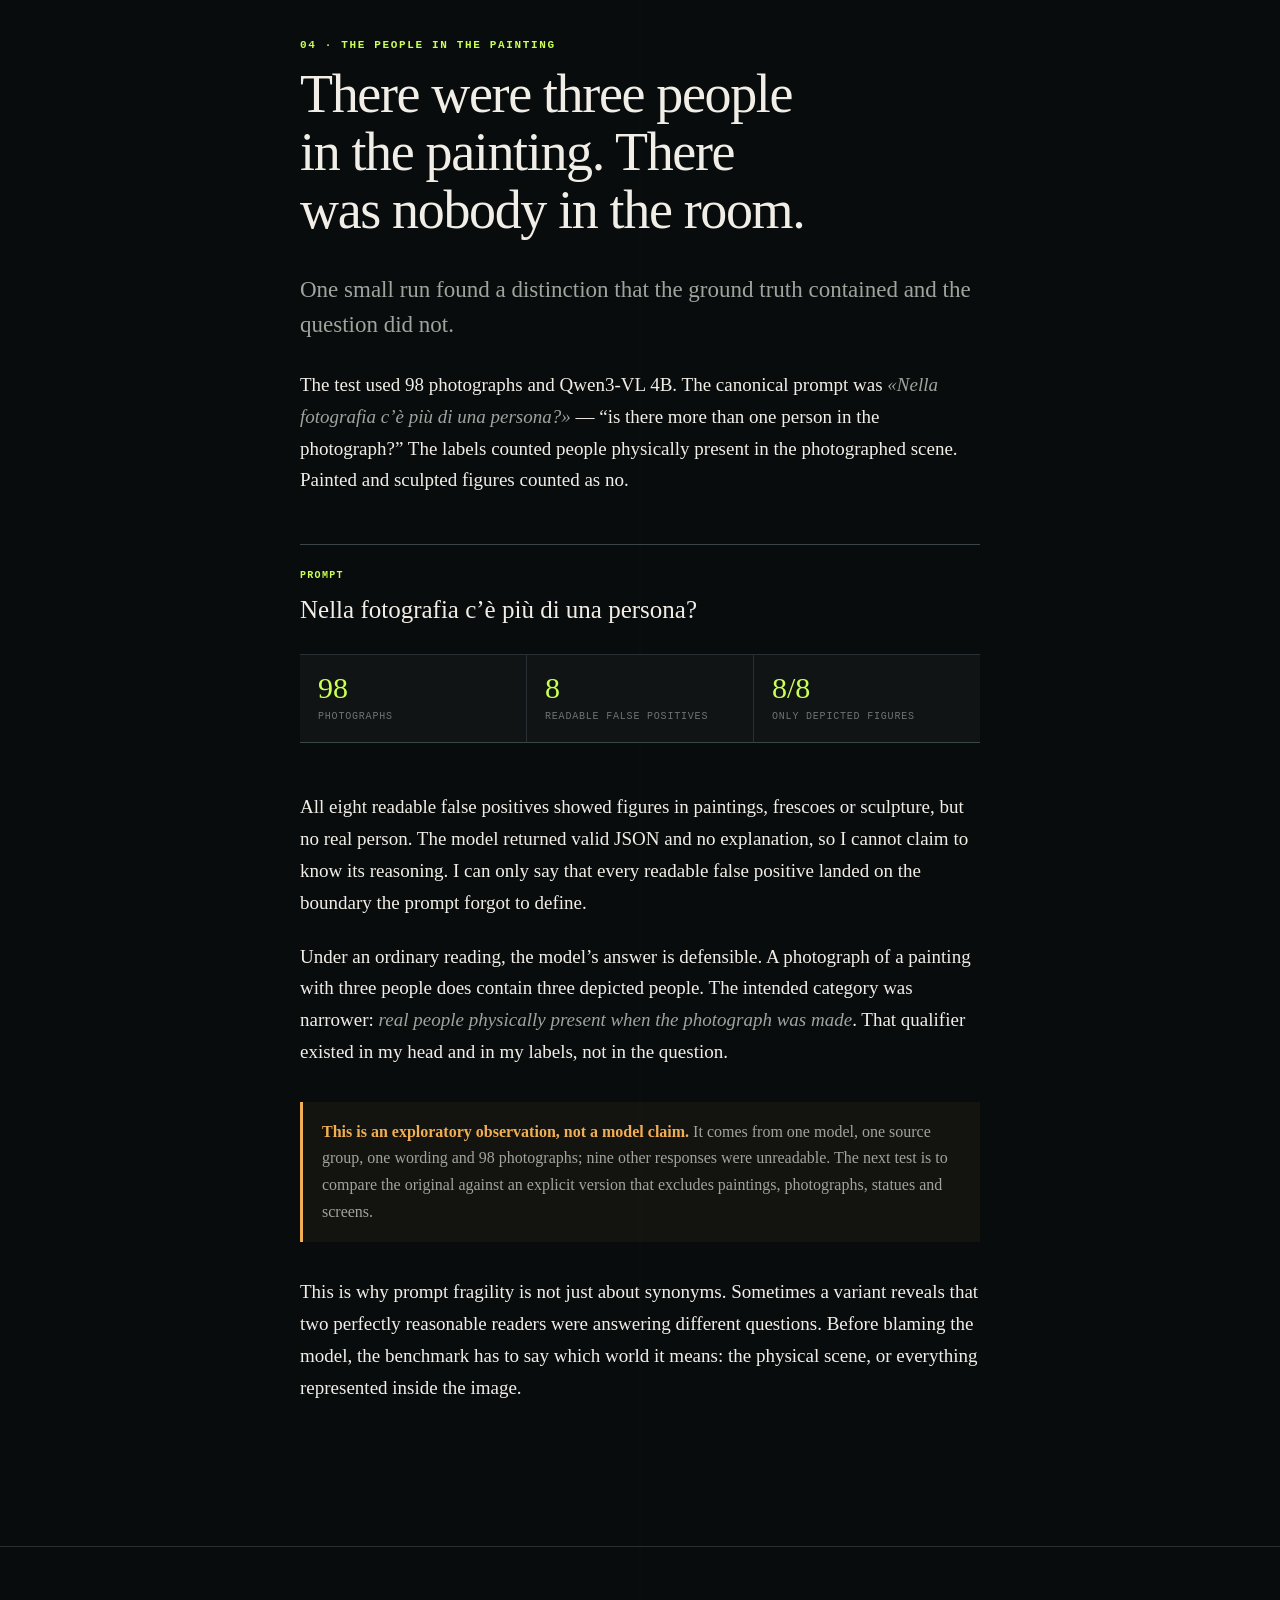
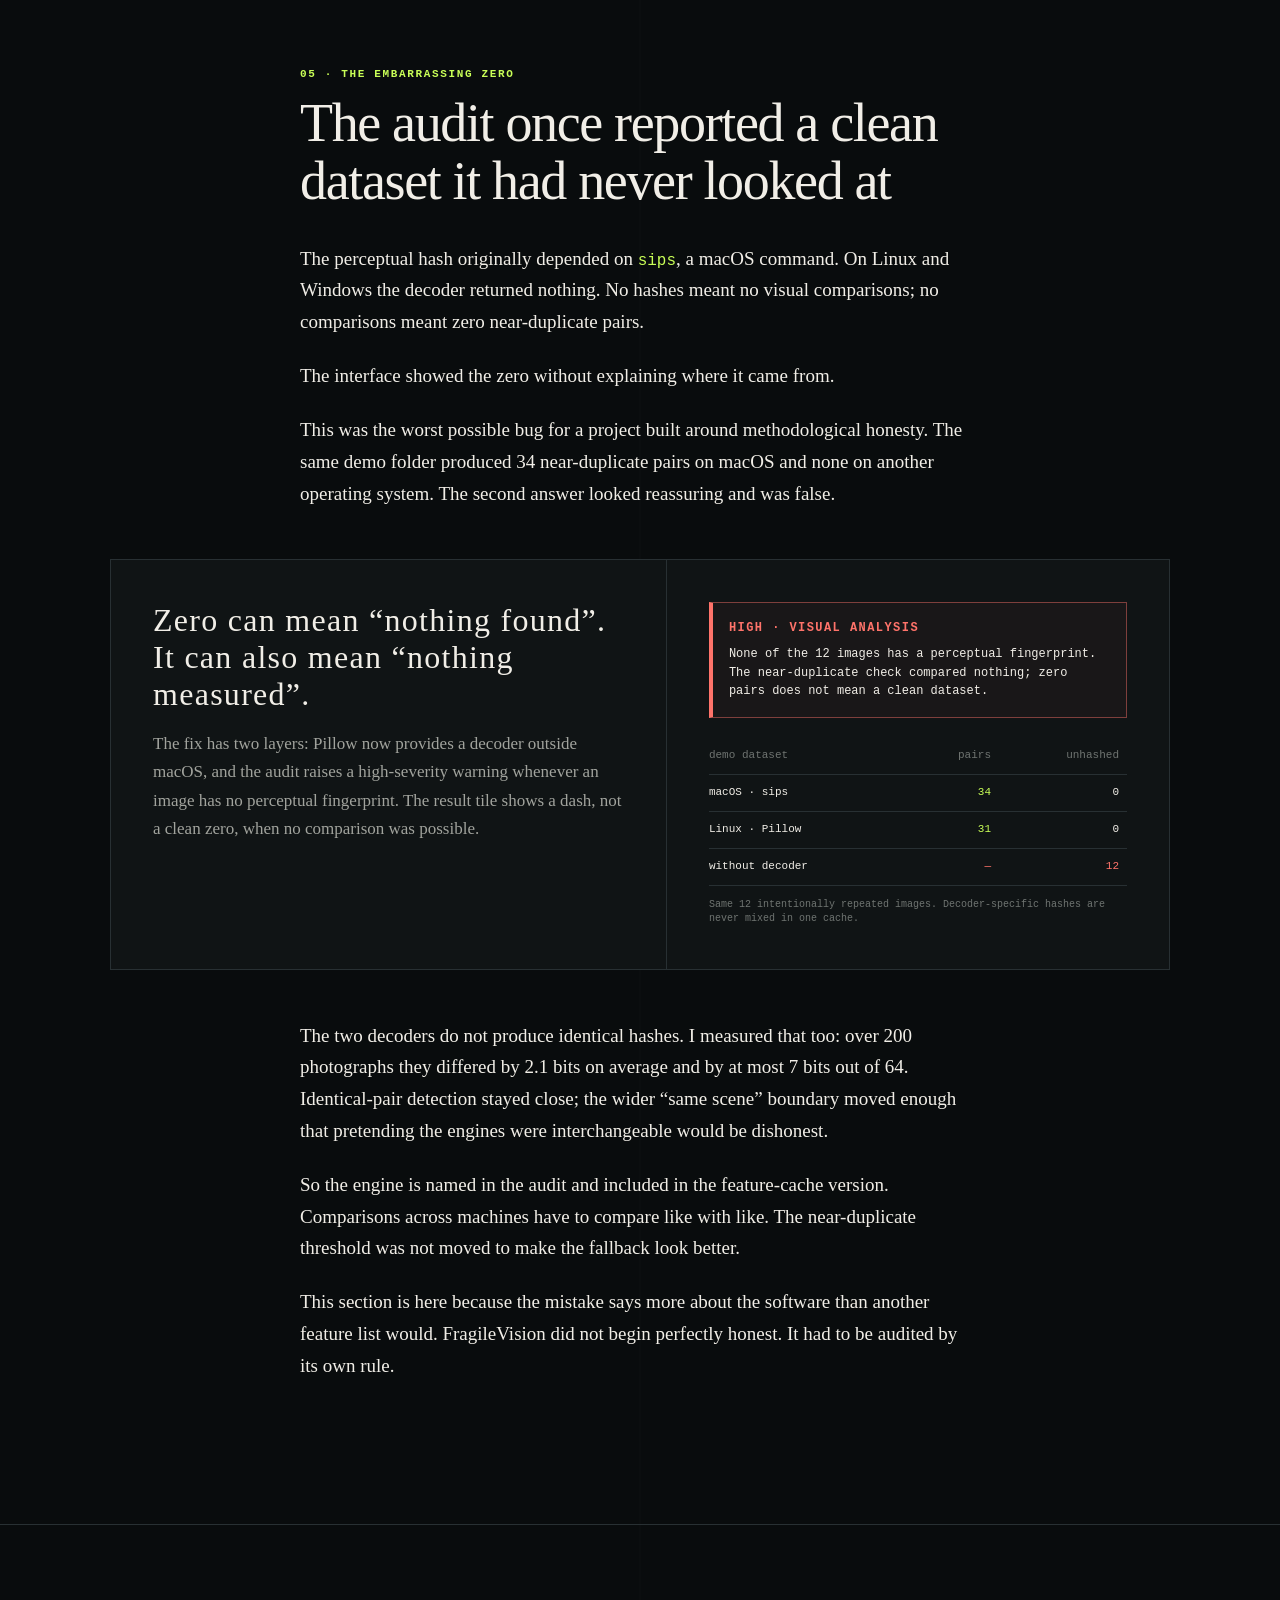
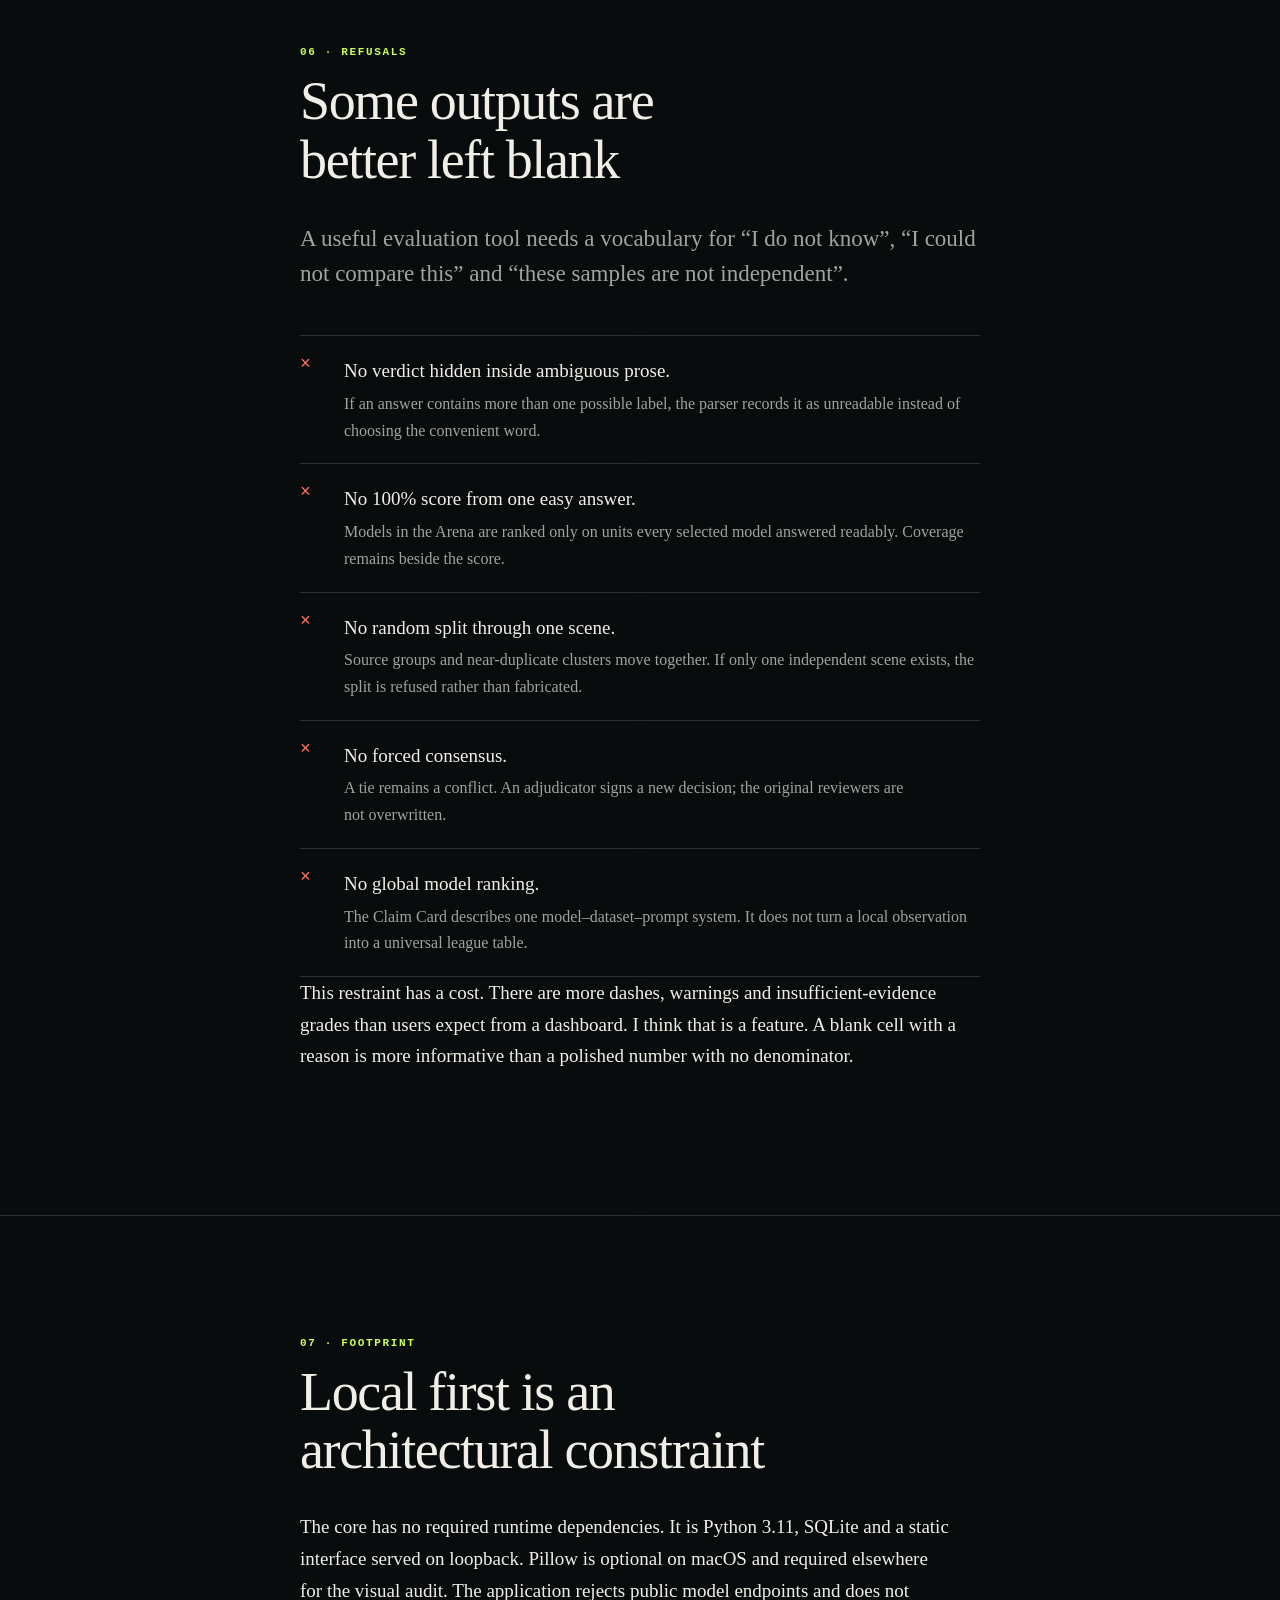
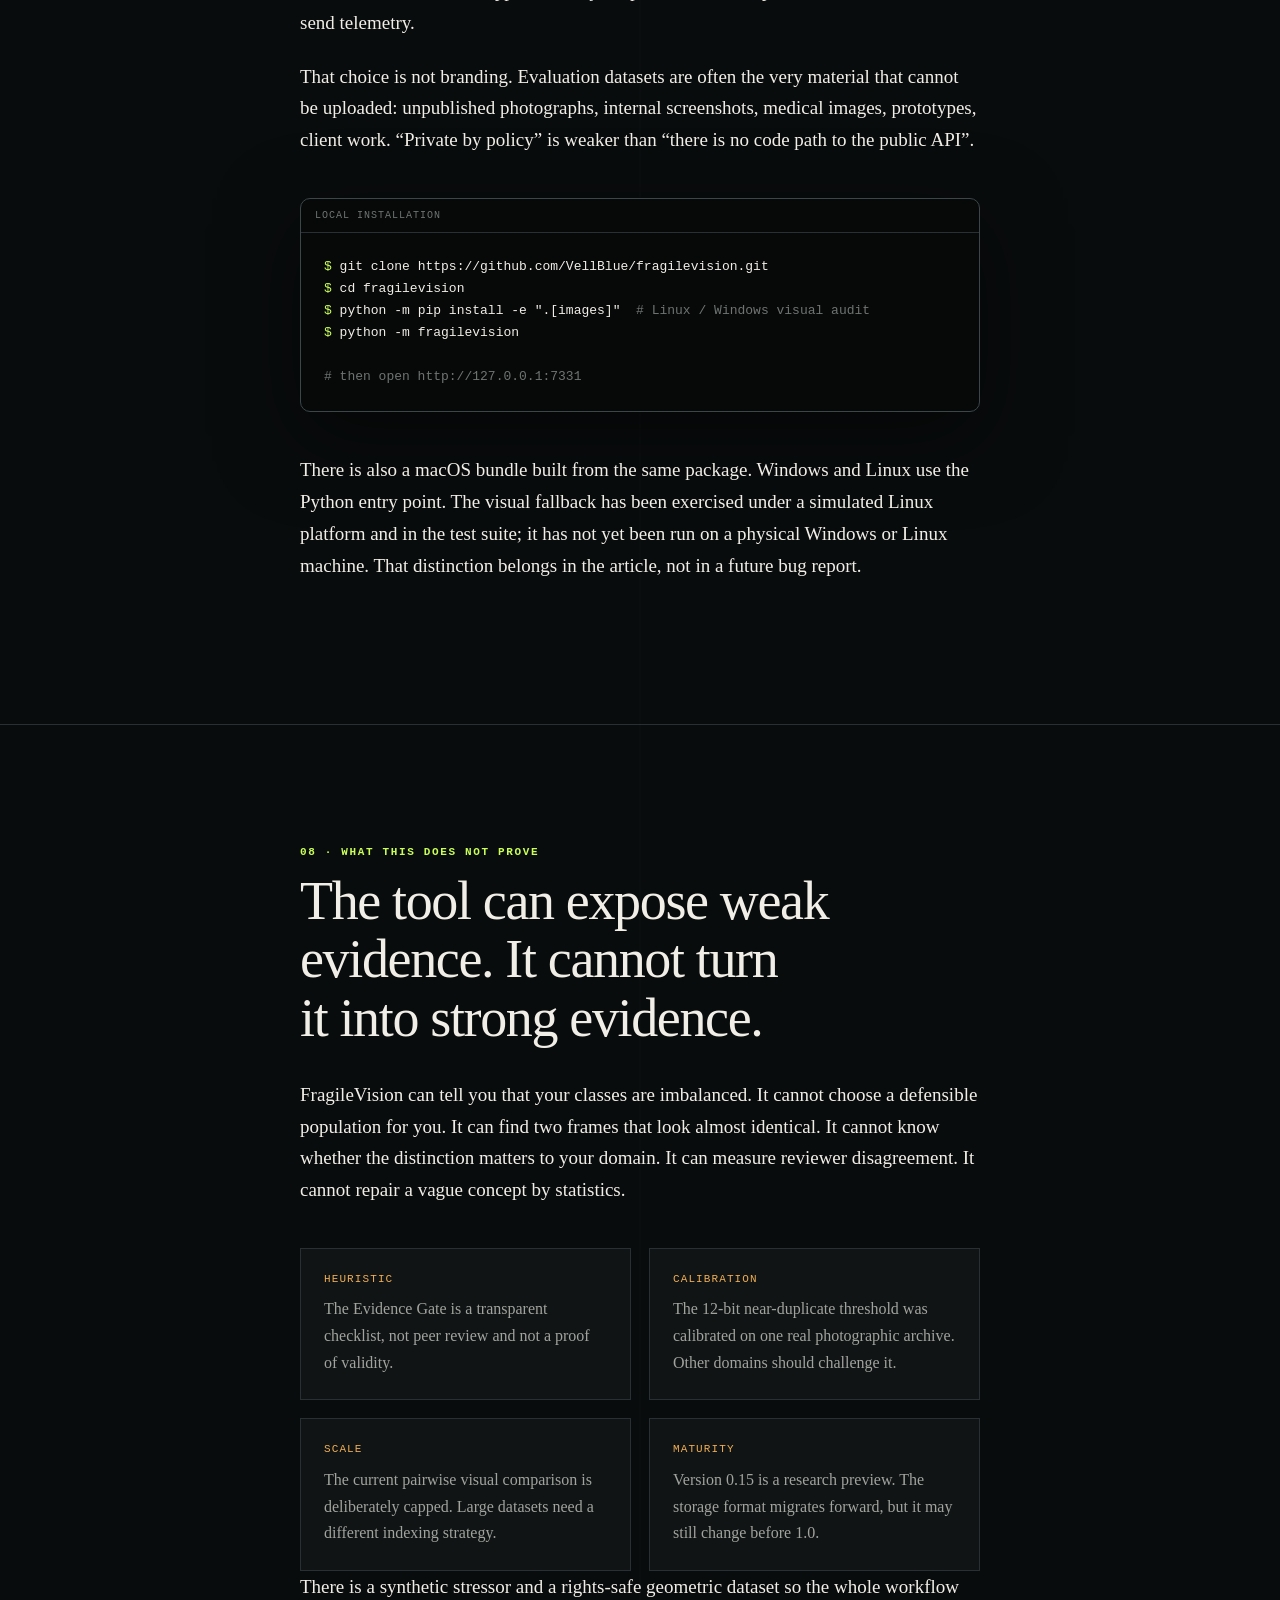
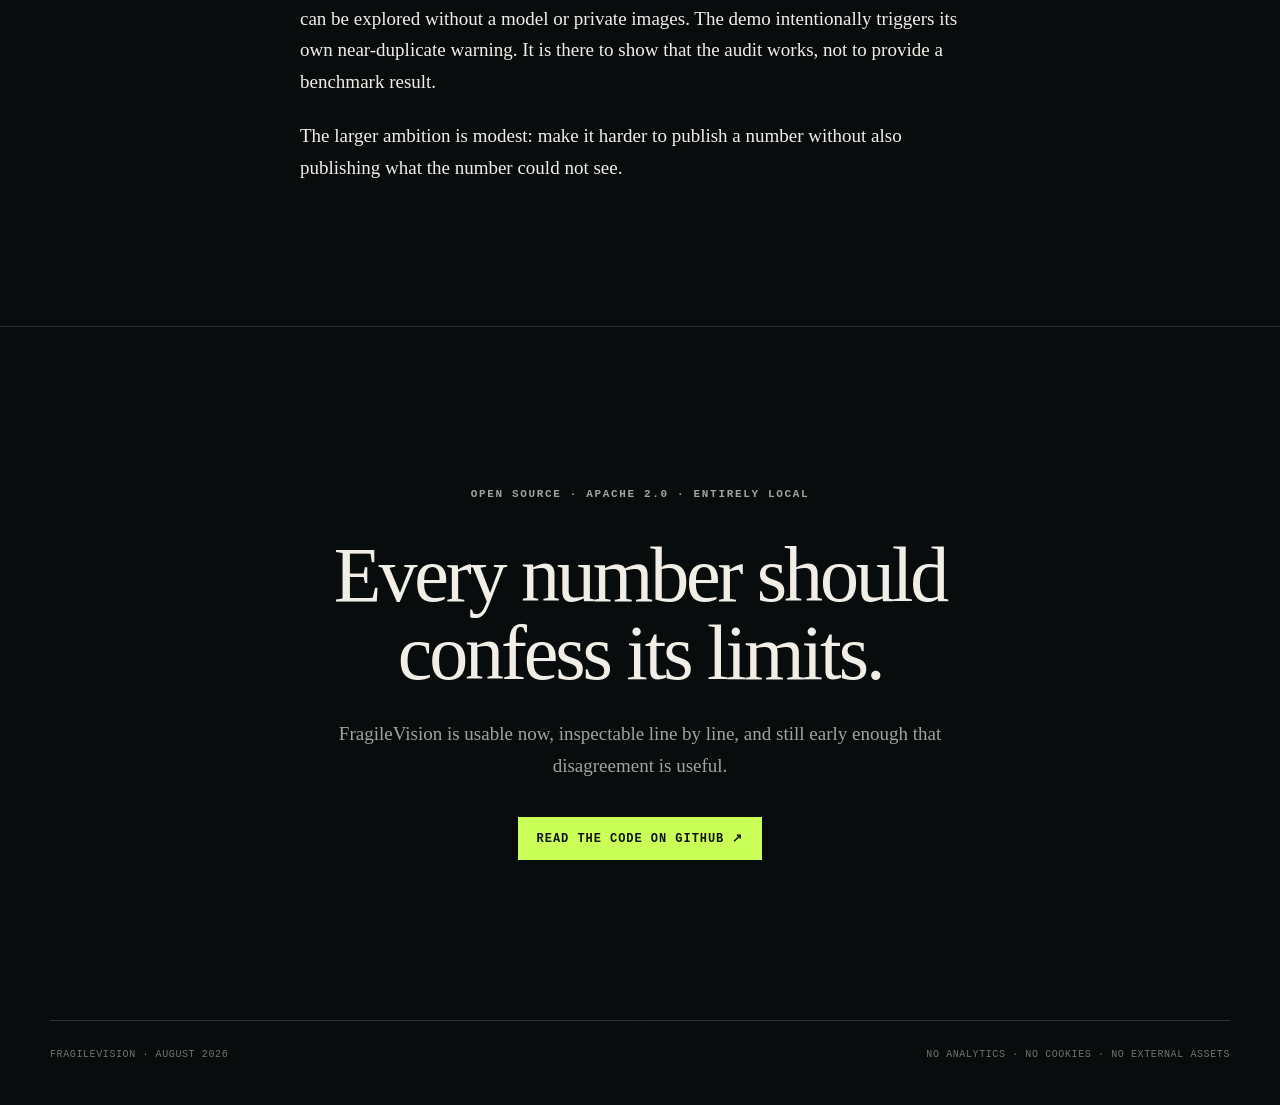
==== commit 053cc2e5: "Add represented-people case and revise Italian article" ====
--- a/docs/index.html
+++ b/docs/index.html
@@ -133,7 +133,32 @@
 
     <section class="chapter">
       <div class="measure">
-        <p class="section-tag">04 · The embarrassing zero</p>
+        <p class="section-tag">04 · The people in the painting</p>
+        <h2>There were three people in the painting. There was nobody in the room.</h2>
+        <p class="lead">One small run found a distinction that the ground truth contained and the question did not.</p>
+        <p>The test used 98 photographs and Qwen3‑VL 4B. The canonical prompt was <em>«Nella fotografia c’è più di una persona?»</em> — “is there more than one person in the photograph?” The labels counted people physically present in the photographed scene. Painted and sculpted figures counted as no.</p>
+
+        <div class="observation">
+          <blockquote class="question-quote">Nella fotografia c’è più di una persona?</blockquote>
+          <div class="observation-stats">
+            <div><b>98</b><span>photographs</span></div>
+            <div><b>8</b><span>readable false positives</span></div>
+            <div><b>8/8</b><span>only depicted figures</span></div>
+          </div>
+        </div>
+
+        <p>All eight readable false positives showed figures in paintings, frescoes or sculpture, but no real person. The model returned valid JSON and no explanation, so I cannot claim to know its reasoning. I can only say that every readable false positive landed on the boundary the prompt forgot to define.</p>
+        <p>Under an ordinary reading, the model’s answer is defensible. A photograph of a painting with three people does contain three depicted people. The intended category was narrower: <em>real people physically present when the photograph was made</em>. That qualifier existed in my head and in my labels, not in the question.</p>
+
+        <div class="scope-note"><strong>This is an exploratory observation, not a model claim.</strong> It comes from one model, one source group, one wording and 98 photographs; nine other responses were unreadable. The next test is to compare the original against an explicit version that excludes paintings, photographs, statues and screens.</div>
+
+        <p>This is why prompt fragility is not just about synonyms. Sometimes a variant reveals that two perfectly reasonable readers were answering different questions. Before blaming the model, the benchmark has to say which world it means: the physical scene, or everything represented inside the image.</p>
+      </div>
+    </section>
+
+    <section class="chapter">
+      <div class="measure">
+        <p class="section-tag">05 · The embarrassing zero</p>
         <h2>The audit once reported a clean dataset it had never looked at</h2>
         <p>The perceptual hash originally depended on <code>sips</code>, a macOS command. On Linux and Windows the decoder returned nothing. No hashes meant no visual comparisons; no comparisons meant zero near-duplicate pairs.</p>
         <p>The interface showed the zero without explaining where it came from.</p>
@@ -171,7 +196,7 @@
 
     <section class="chapter">
       <div class="measure">
-        <p class="section-tag">05 · Refusals</p>
+        <p class="section-tag">06 · Refusals</p>
         <h2>Some outputs are better left blank</h2>
         <p class="lead">A useful evaluation tool needs a vocabulary for “I do not know”, “I could not compare this” and “these samples are not independent”.</p>
 
@@ -189,7 +214,7 @@
 
     <section class="chapter">
       <div class="measure">
-        <p class="section-tag">06 · Footprint</p>
+        <p class="section-tag">07 · Footprint</p>
         <h2>Local first is an architectural constraint</h2>
         <p>The core has no required runtime dependencies. It is Python 3.11, SQLite and a static interface served on loopback. Pillow is optional on macOS and required elsewhere for the visual audit. The application rejects public model endpoints and does not send telemetry.</p>
         <p>That choice is not branding. Evaluation datasets are often the very material that cannot be uploaded: unpublished photographs, internal screenshots, medical images, prototypes, client work. “Private by policy” is weaker than “there is no code path to the public API”.</p>
@@ -210,7 +235,7 @@
 
     <section class="chapter">
       <div class="measure">
-        <p class="section-tag">07 · What this does not prove</p>
+        <p class="section-tag">08 · What this does not prove</p>
         <h2>The tool can expose weak evidence. It cannot turn it into strong evidence.</h2>
         <p>FragileVision can tell you that your classes are imbalanced. It cannot choose a defensible population for you. It can find two frames that look almost identical. It cannot know whether the distinction matters to your domain. It can measure reviewer disagreement. It cannot repair a vague concept by statistics.</p>
 
--- a/docs/styles.css
+++ b/docs/styles.css
@@ -313,6 +313,58 @@
 .flow-row h3 { margin: 0; font: 600 16px/1.4 var(--sans); }
 .flow-row p { margin: 0; color: var(--muted); font-size: 17px; }
 
+.observation {
+  margin: 48px 0;
+  border-top: 1px solid var(--line-bright);
+  border-bottom: 1px solid var(--line-bright);
+}
+
+.question-quote {
+  margin: 0;
+  padding: 26px 0;
+  color: var(--ink);
+  font: 400 25px/1.45 var(--serif);
+}
+
+.question-quote::before {
+  content: "Prompt";
+  display: block;
+  margin-bottom: 11px;
+  color: var(--acid);
+  font: 700 10px/1 var(--mono);
+  letter-spacing: .13em;
+  text-transform: uppercase;
+}
+
+.observation-stats {
+  display: grid;
+  grid-template-columns: repeat(3, 1fr);
+  gap: 1px;
+  background: var(--line);
+  border-top: 1px solid var(--line);
+}
+
+.observation-stats div {
+  padding: 18px;
+  background: var(--paper);
+}
+
+.observation-stats b,
+.observation-stats span { display: block; }
+.observation-stats b { color: var(--acid); font: 400 30px/1 var(--serif); }
+.observation-stats span { margin-top: 7px; color: var(--faint); font: 10px/1.4 var(--mono); text-transform: uppercase; letter-spacing: .08em; }
+
+.scope-note {
+  margin: 34px 0;
+  padding: 17px 19px;
+  border-left: 3px solid var(--amber);
+  background: #f1ae530a;
+  color: var(--muted);
+  font-size: 16px;
+}
+
+.scope-note strong { color: var(--amber); }
+
 .audit-example {
   display: grid;
   grid-template-columns: 1.05fr .95fr;
@@ -507,6 +559,7 @@
   .flow-row { grid-template-columns: 40px 1fr; }
   .flow-row p { grid-column: 2; }
   .limits { grid-template-columns: 1fr; }
+  .observation-stats { grid-template-columns: 1fr; }
   .rule { grid-template-columns: 1fr; gap: 8px; }
   footer { flex-direction: column; }
 }
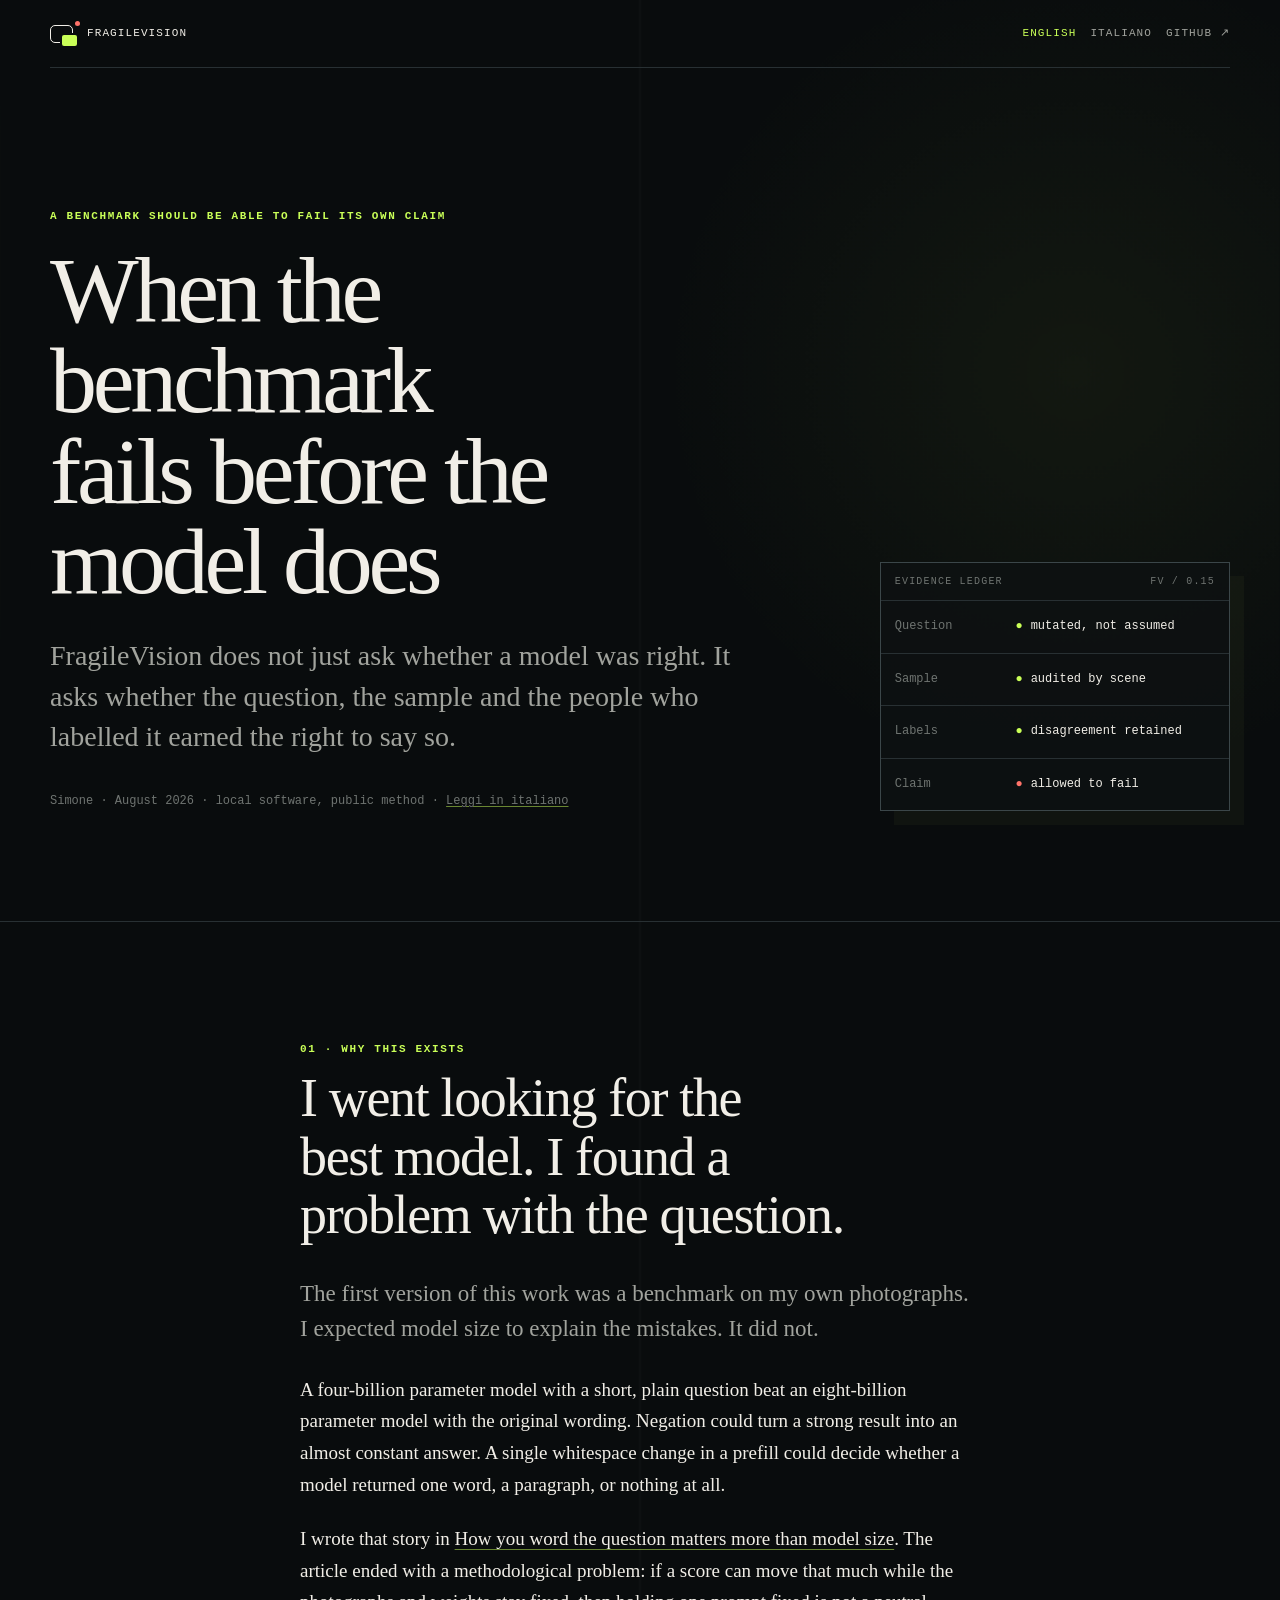
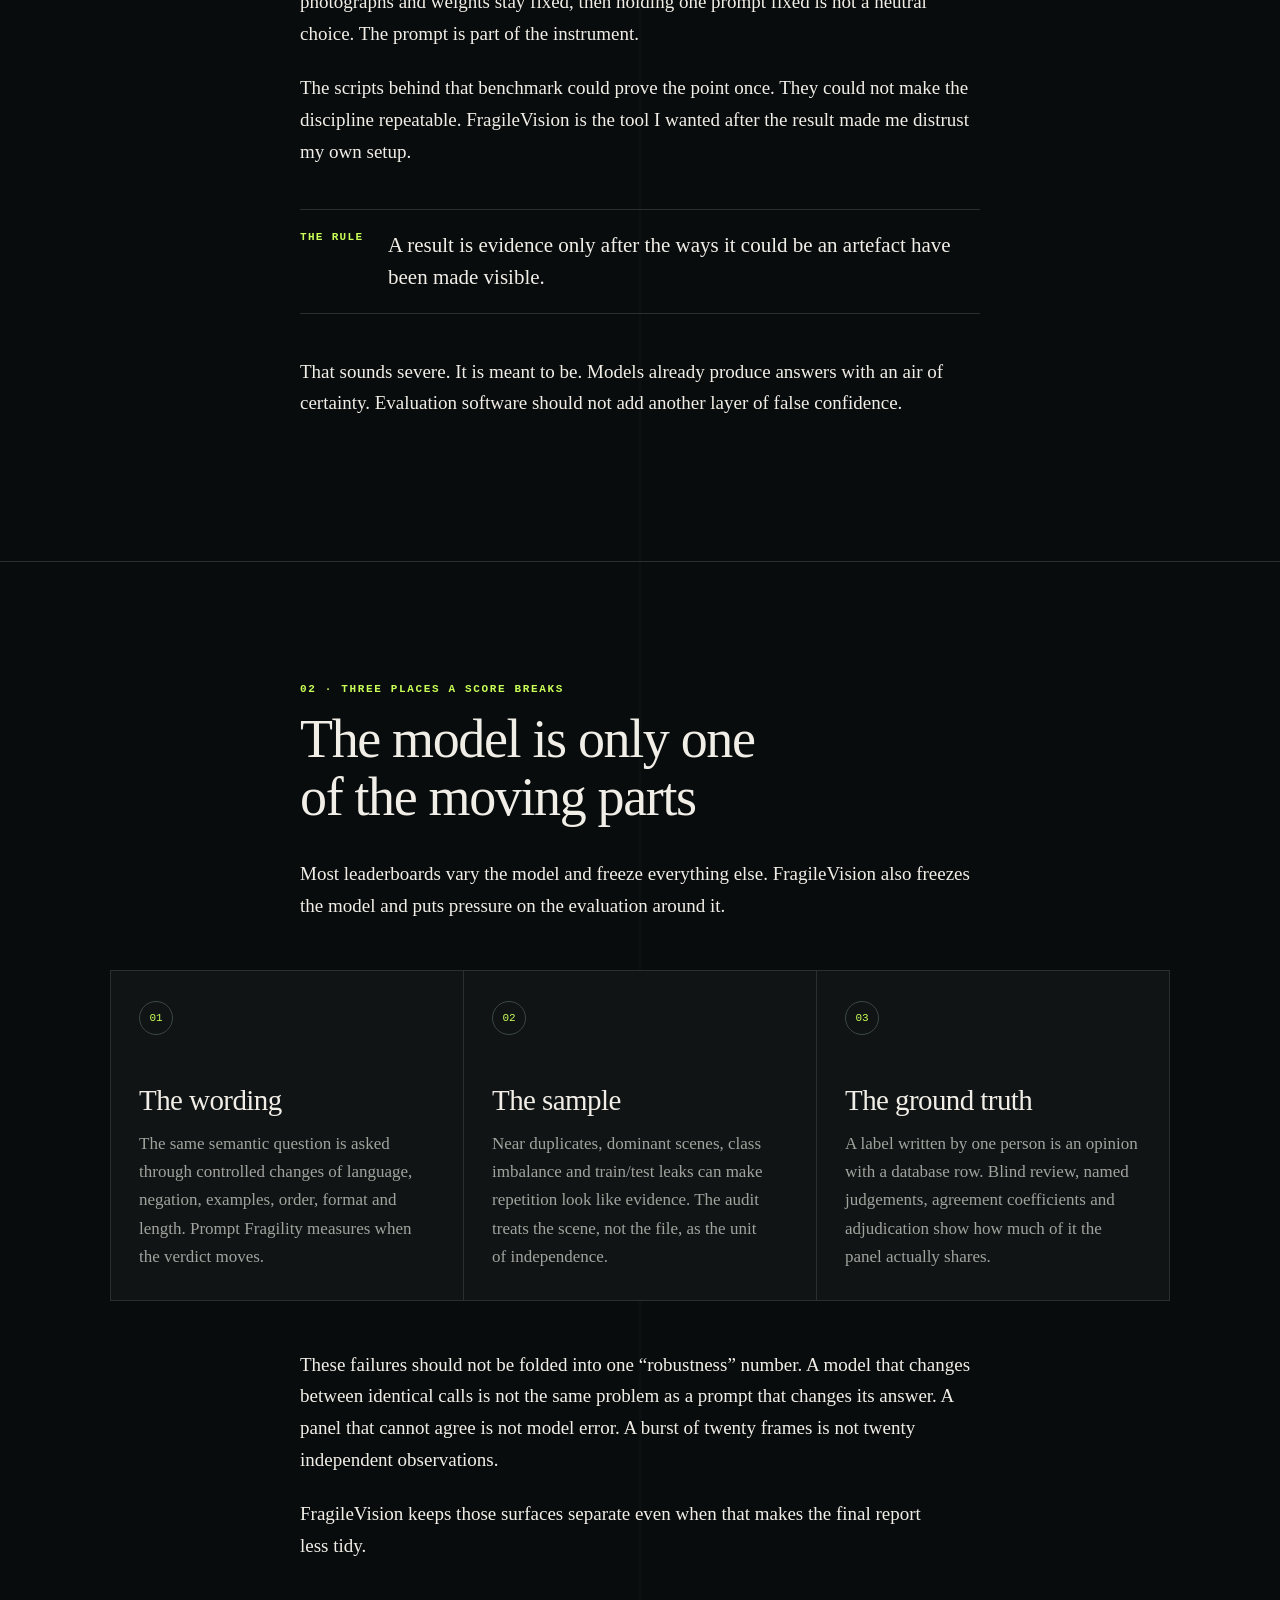
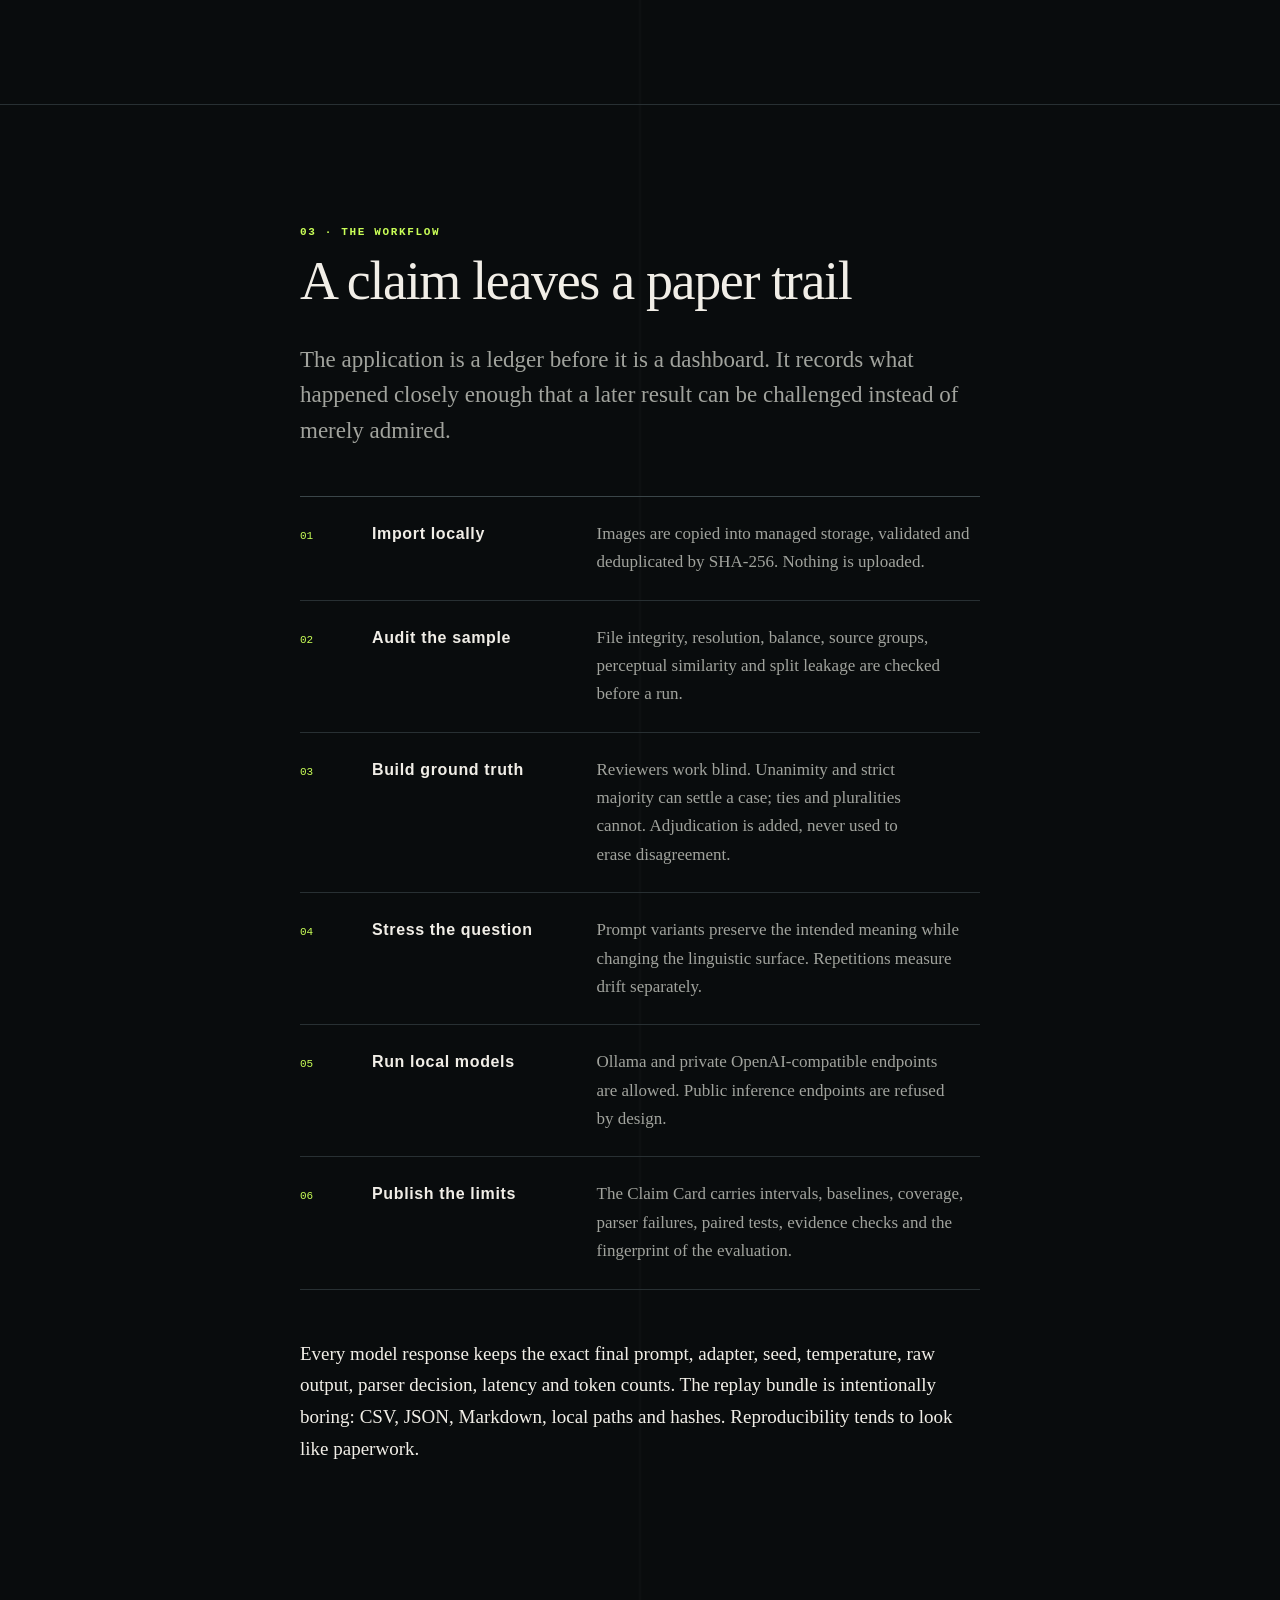
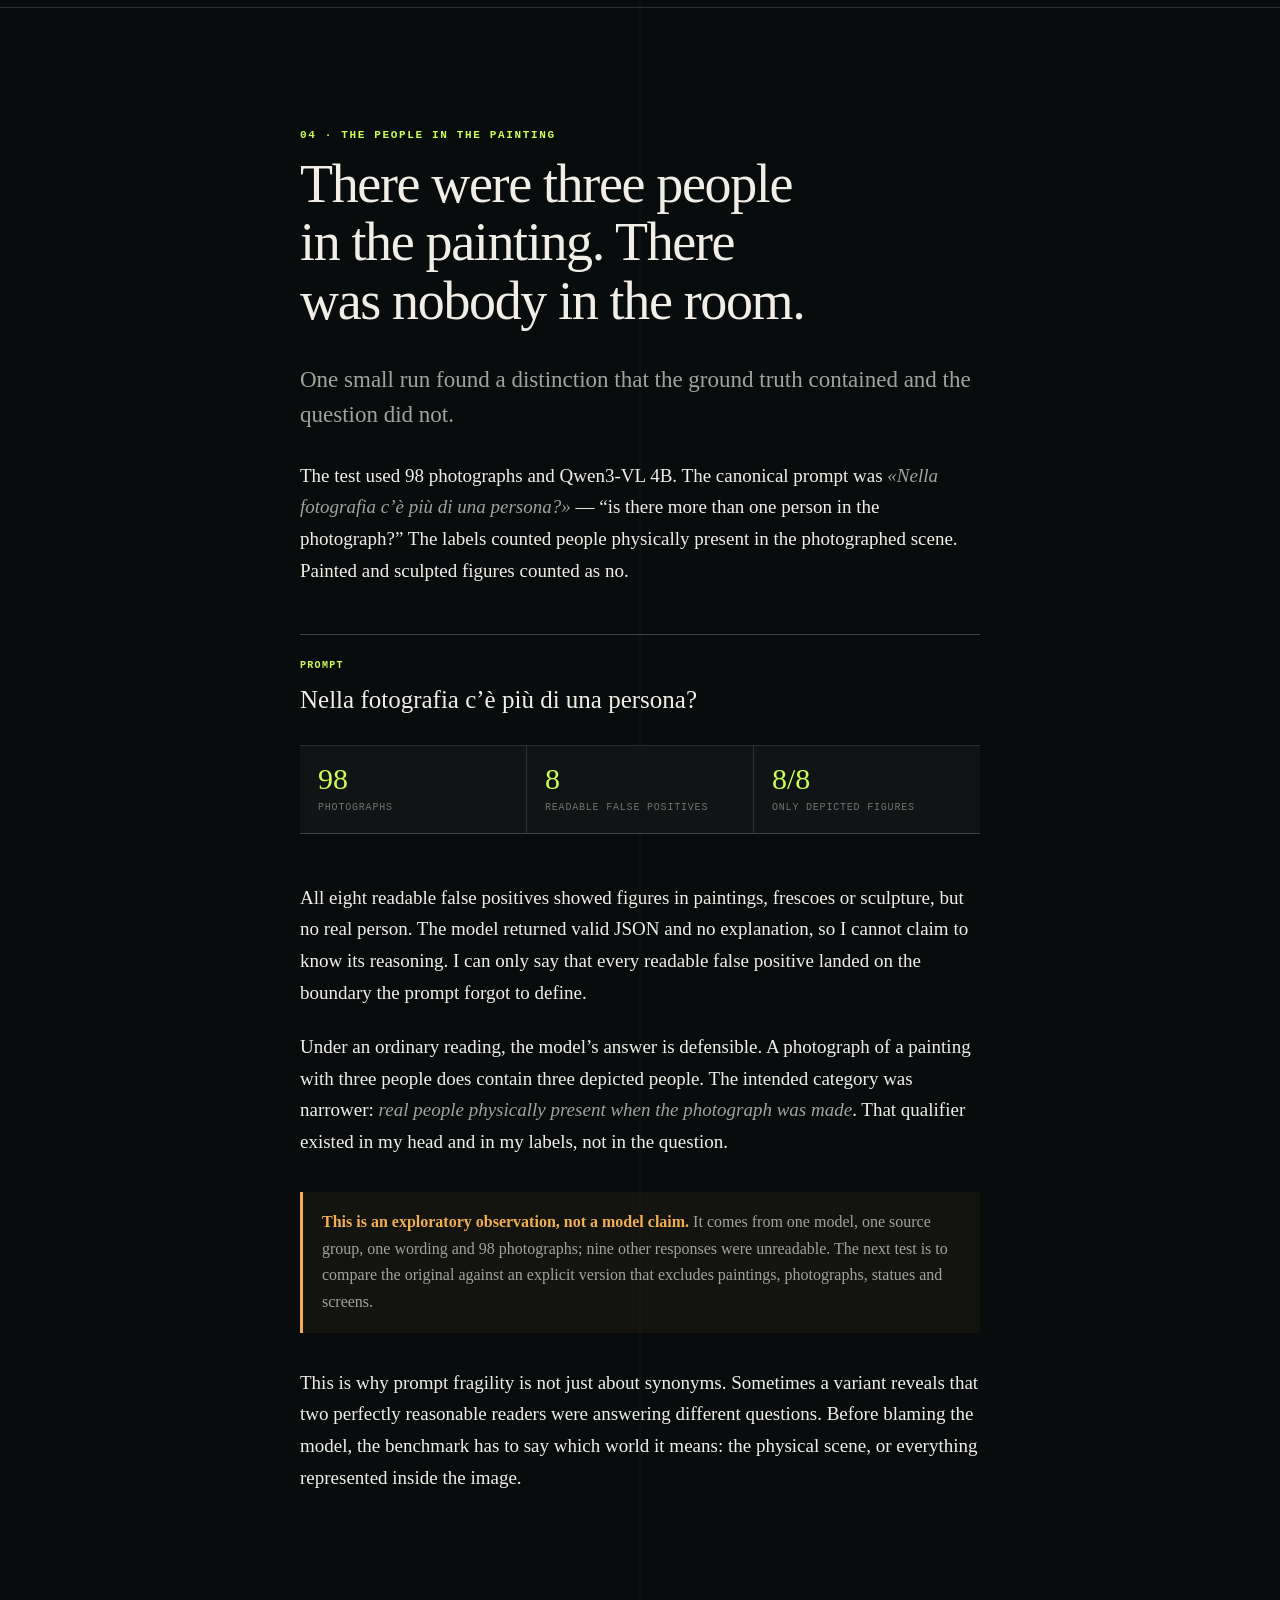
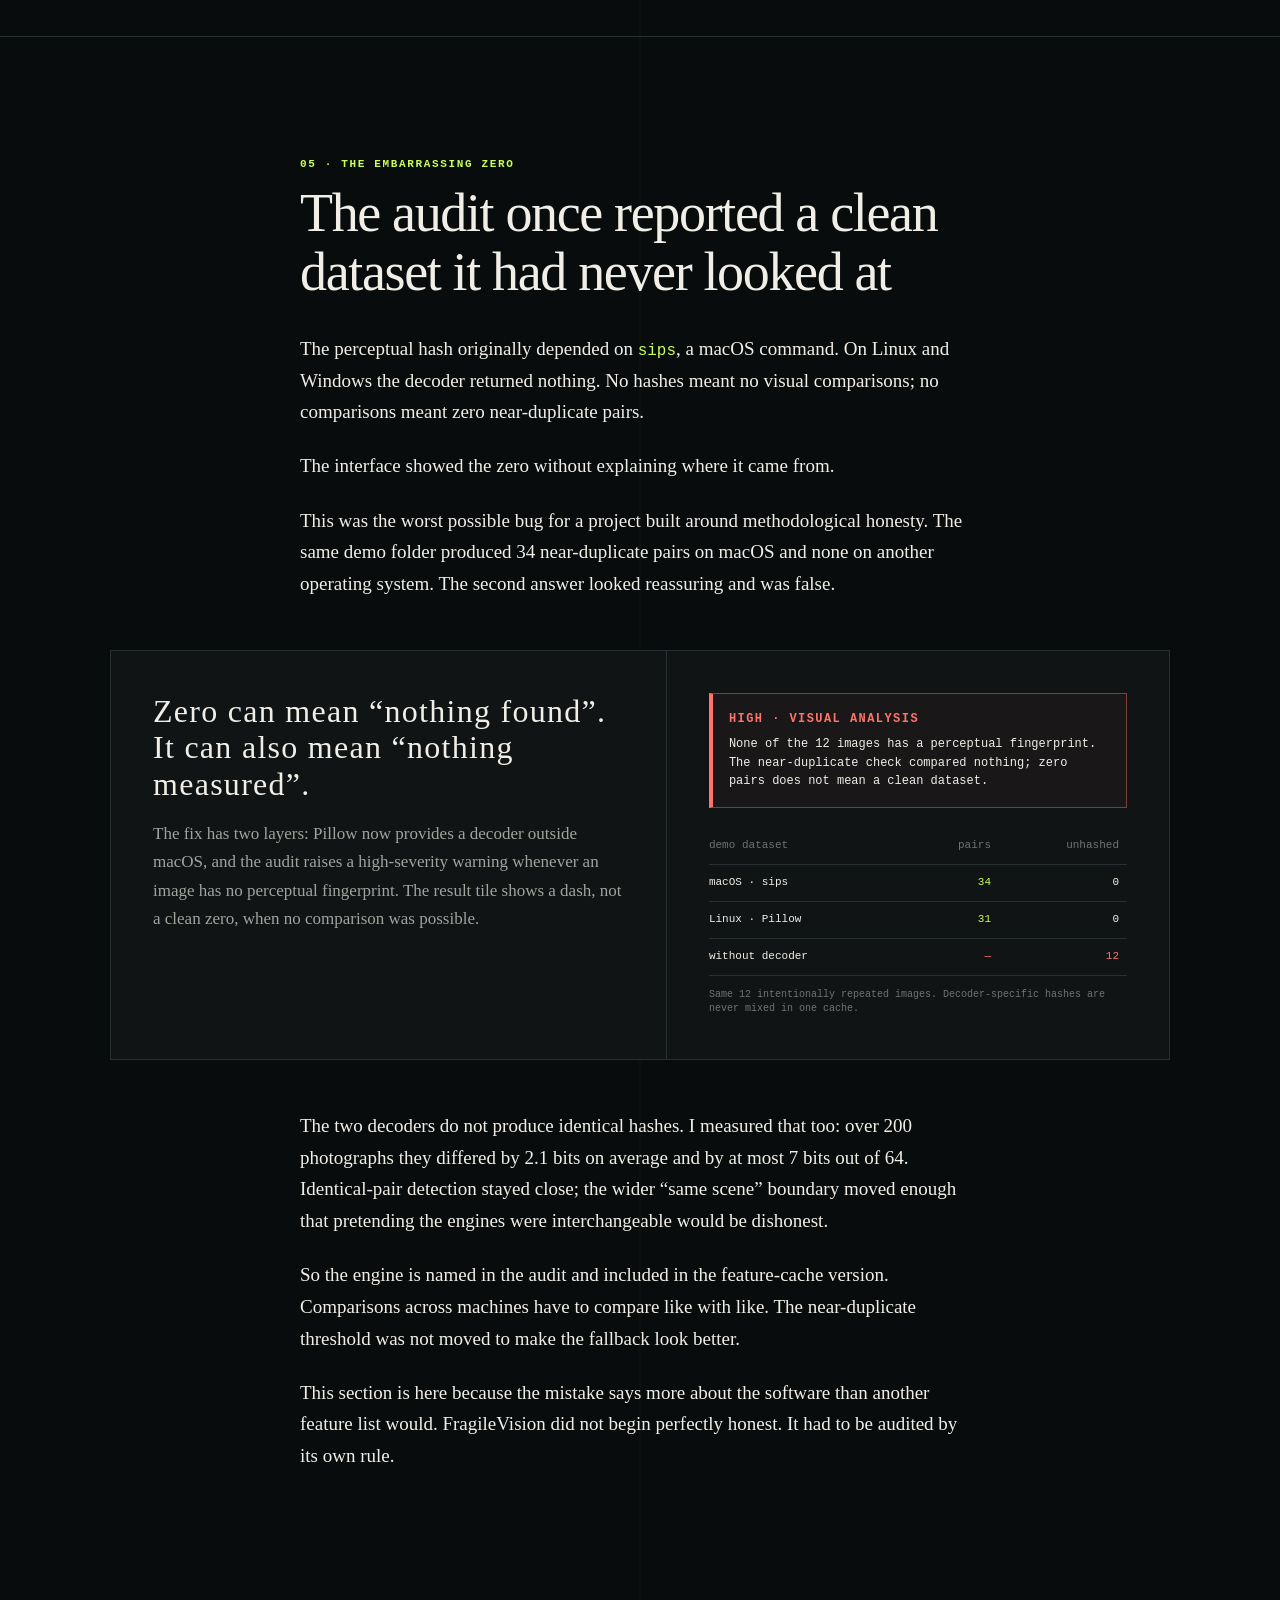
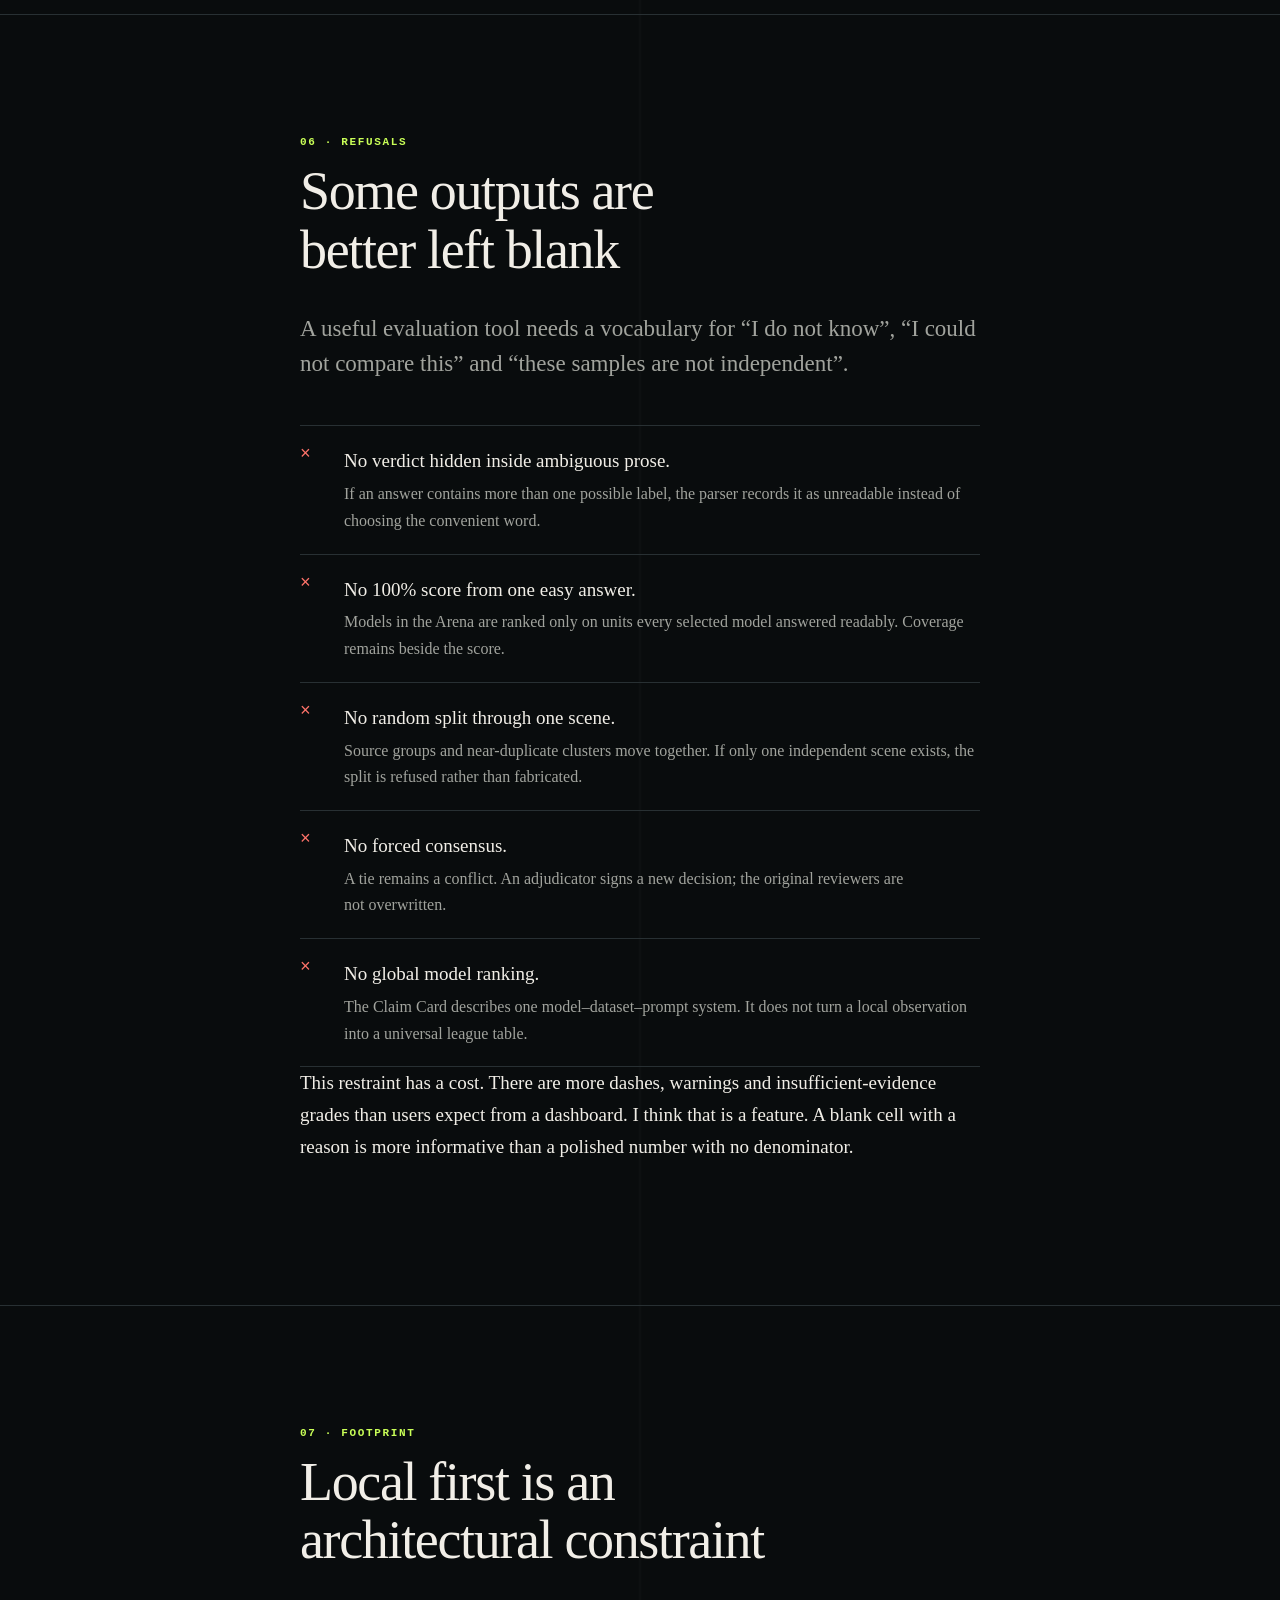
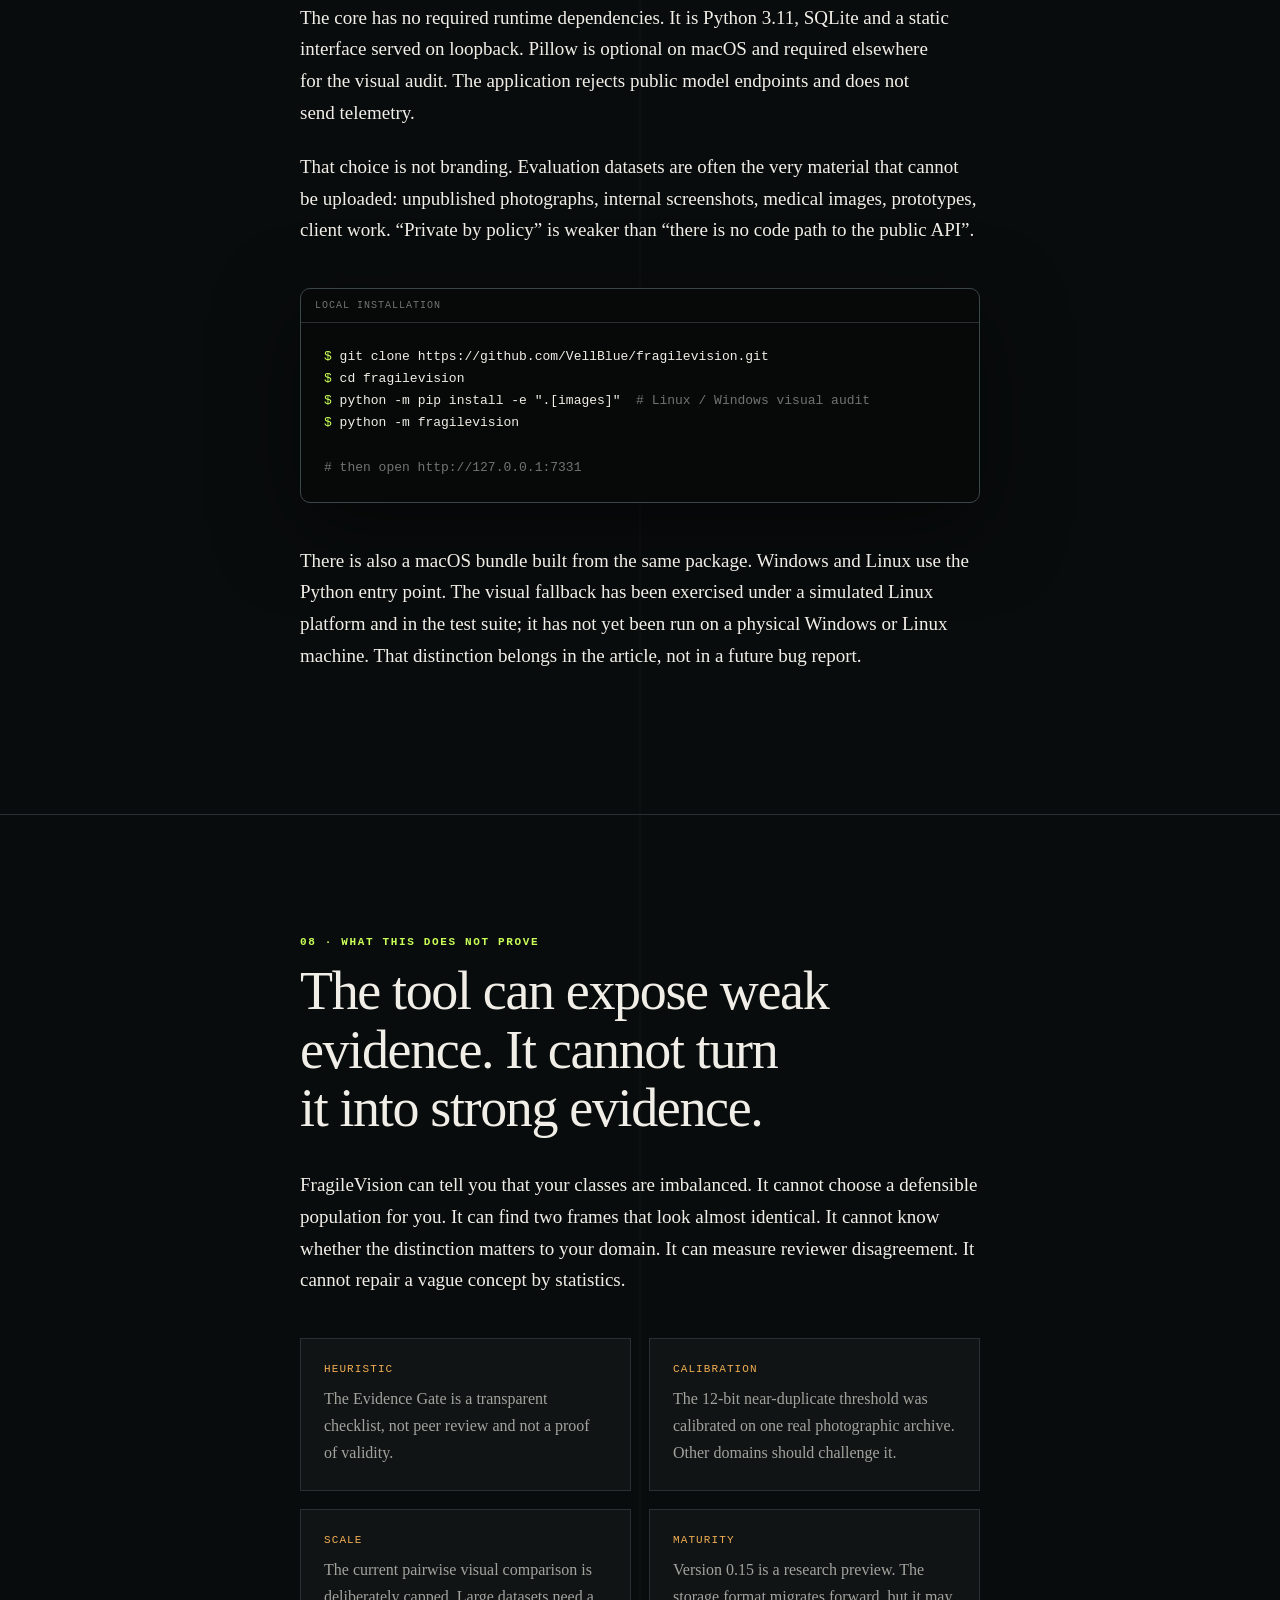
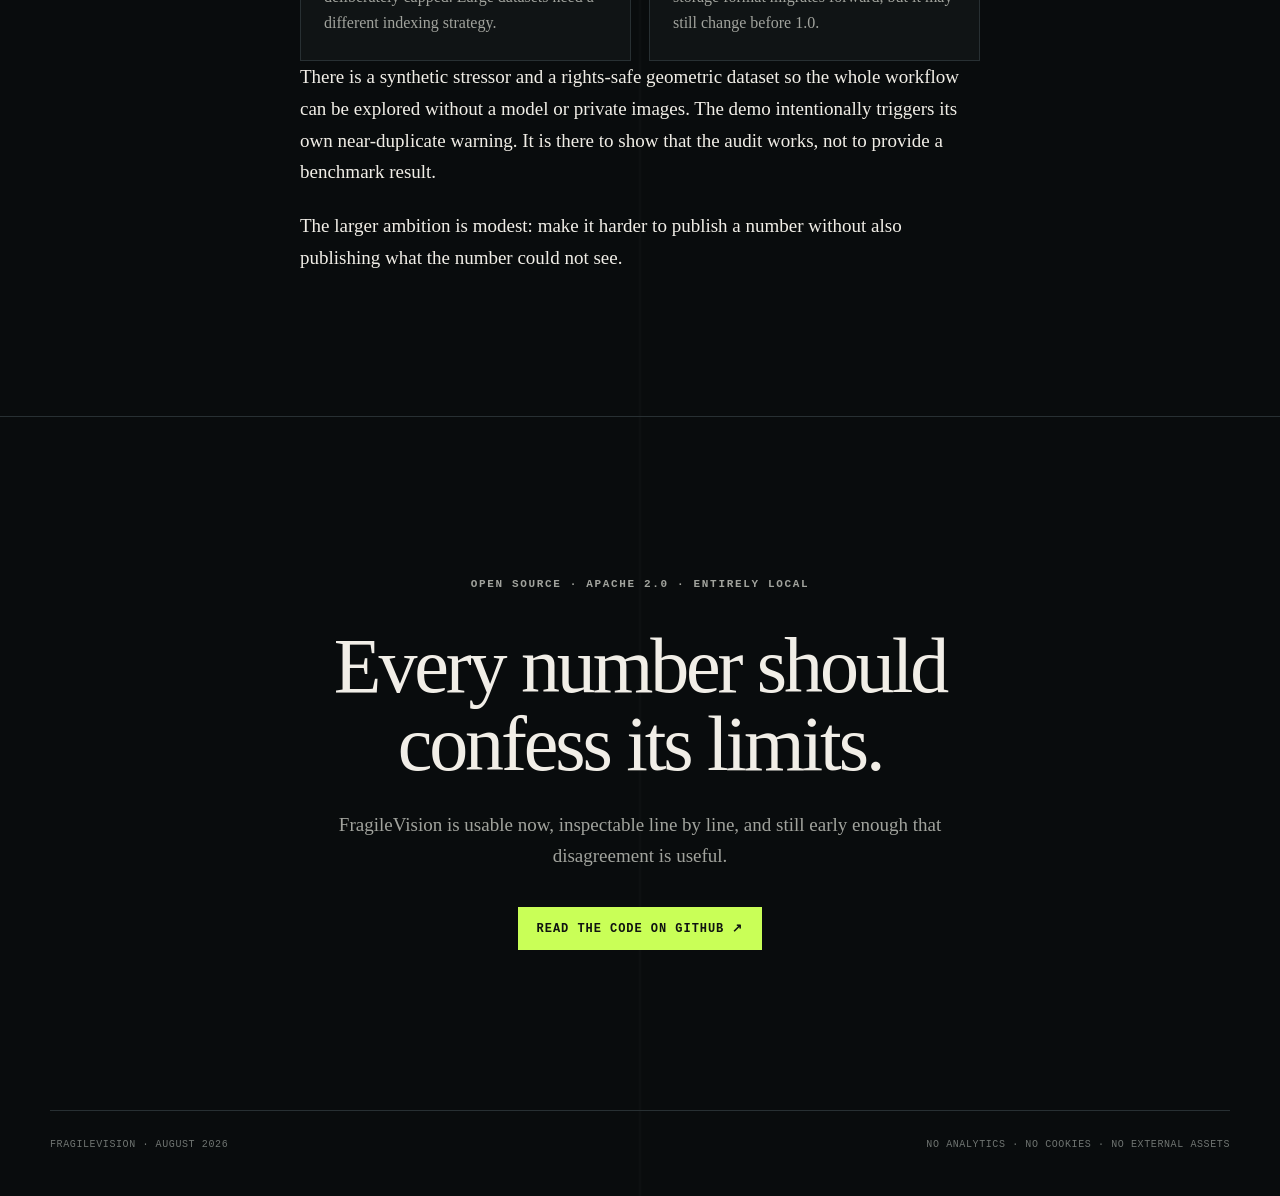
==== commit 483cf01f: "Sharpen article title for sharing" ====
--- a/docs/index.html
+++ b/docs/index.html
@@ -3,9 +3,27 @@
 <head>
   <meta charset="utf-8">
   <meta name="viewport" content="width=device-width, initial-scale=1">
-  <title>A benchmark should be able to fail its own claim — FragileVision</title>
+  <title>When the benchmark fails before the model does — FragileVision</title>
   <meta name="description" content="Why I built FragileVision: a local laboratory that tests the benchmark, the sample and the ground truth alongside the vision-language model.">
   <meta name="theme-color" content="#090c0d">
+  <meta property="og:type" content="article">
+  <meta property="og:site_name" content="FragileVision">
+  <meta property="og:locale" content="en_US">
+  <meta property="og:locale:alternate" content="it_IT">
+  <meta property="og:title" content="When the benchmark fails before the model does">
+  <meta property="og:description" content="FragileVision tests the benchmark, the sample and the ground truth alongside the vision-language model.">
+  <meta property="og:url" content="https://vellblue.github.io/fragilevision/">
+  <meta property="og:image" content="https://vellblue.github.io/fragilevision/social-card-en.png">
+  <meta property="og:image:type" content="image/png">
+  <meta property="og:image:width" content="1200">
+  <meta property="og:image:height" content="630">
+  <meta property="og:image:alt" content="FragileVision evidence ledger beside an empty gallery and a painting containing people.">
+  <meta property="article:published_time" content="2026-08-26">
+  <meta name="twitter:card" content="summary_large_image">
+  <meta name="twitter:title" content="When the benchmark fails before the model does">
+  <meta name="twitter:description" content="A local evidence laboratory that tests the evaluation alongside the vision-language model.">
+  <meta name="twitter:image" content="https://vellblue.github.io/fragilevision/social-card-en.png">
+  <meta name="twitter:image:alt" content="FragileVision evidence ledger beside an empty gallery and a painting containing people.">
   <link rel="canonical" href="https://vellblue.github.io/fragilevision/">
   <link rel="alternate" hreflang="it" href="https://vellblue.github.io/fragilevision/it/">
   <link rel="alternate" hreflang="en" href="https://vellblue.github.io/fragilevision/">
@@ -29,8 +47,8 @@
 
   <header class="hero">
     <div>
-      <p class="eyebrow">An evaluation tool built after an evaluation failed</p>
-      <h1>A benchmark should be able to fail its own claim</h1>
+      <p class="eyebrow">A benchmark should be able to fail its own claim</p>
+      <h1>When the benchmark fails before the model does</h1>
       <p class="deck">FragileVision does not just ask whether a model was right. It asks whether the question, the sample and the people who labelled it earned the right to say so.</p>
       <p class="byline">Simone · August 2026 · local software, public method · <a href="it/" lang="it">Leggi in italiano</a></p>
     </div>
